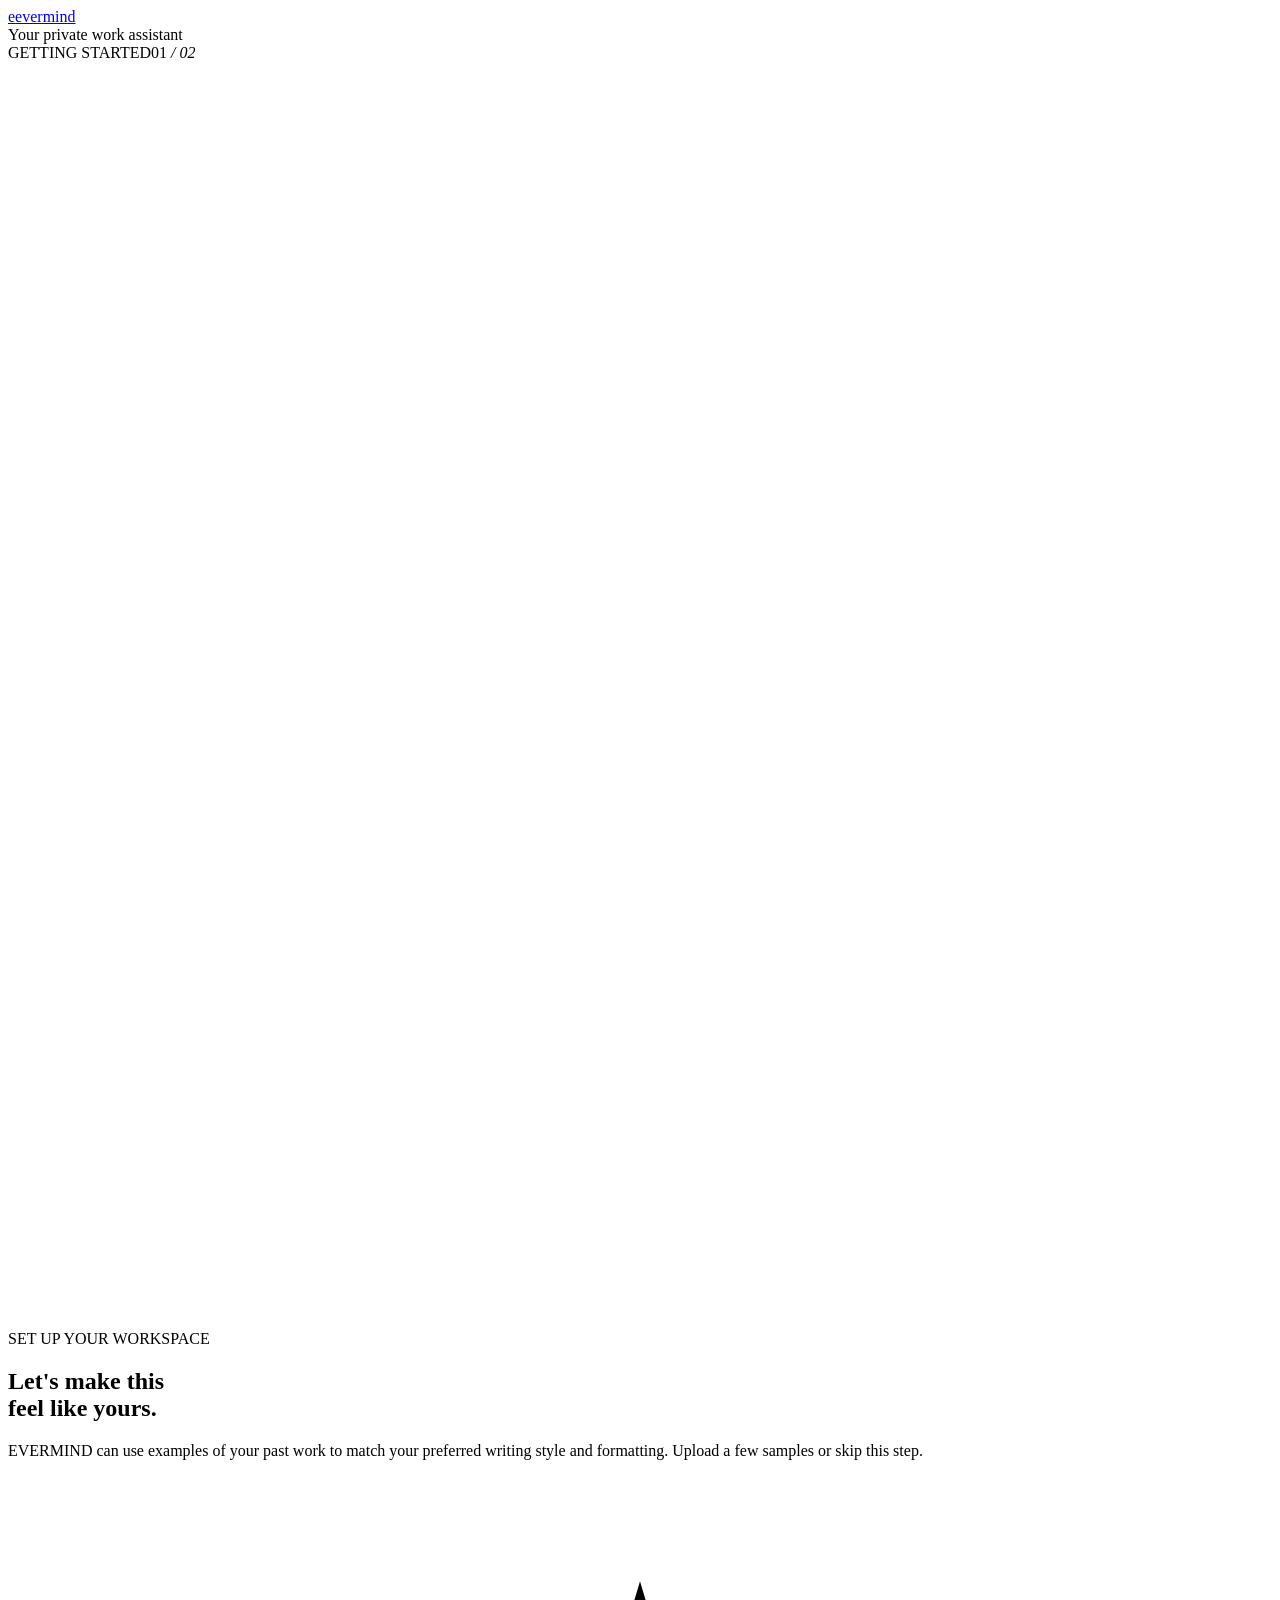
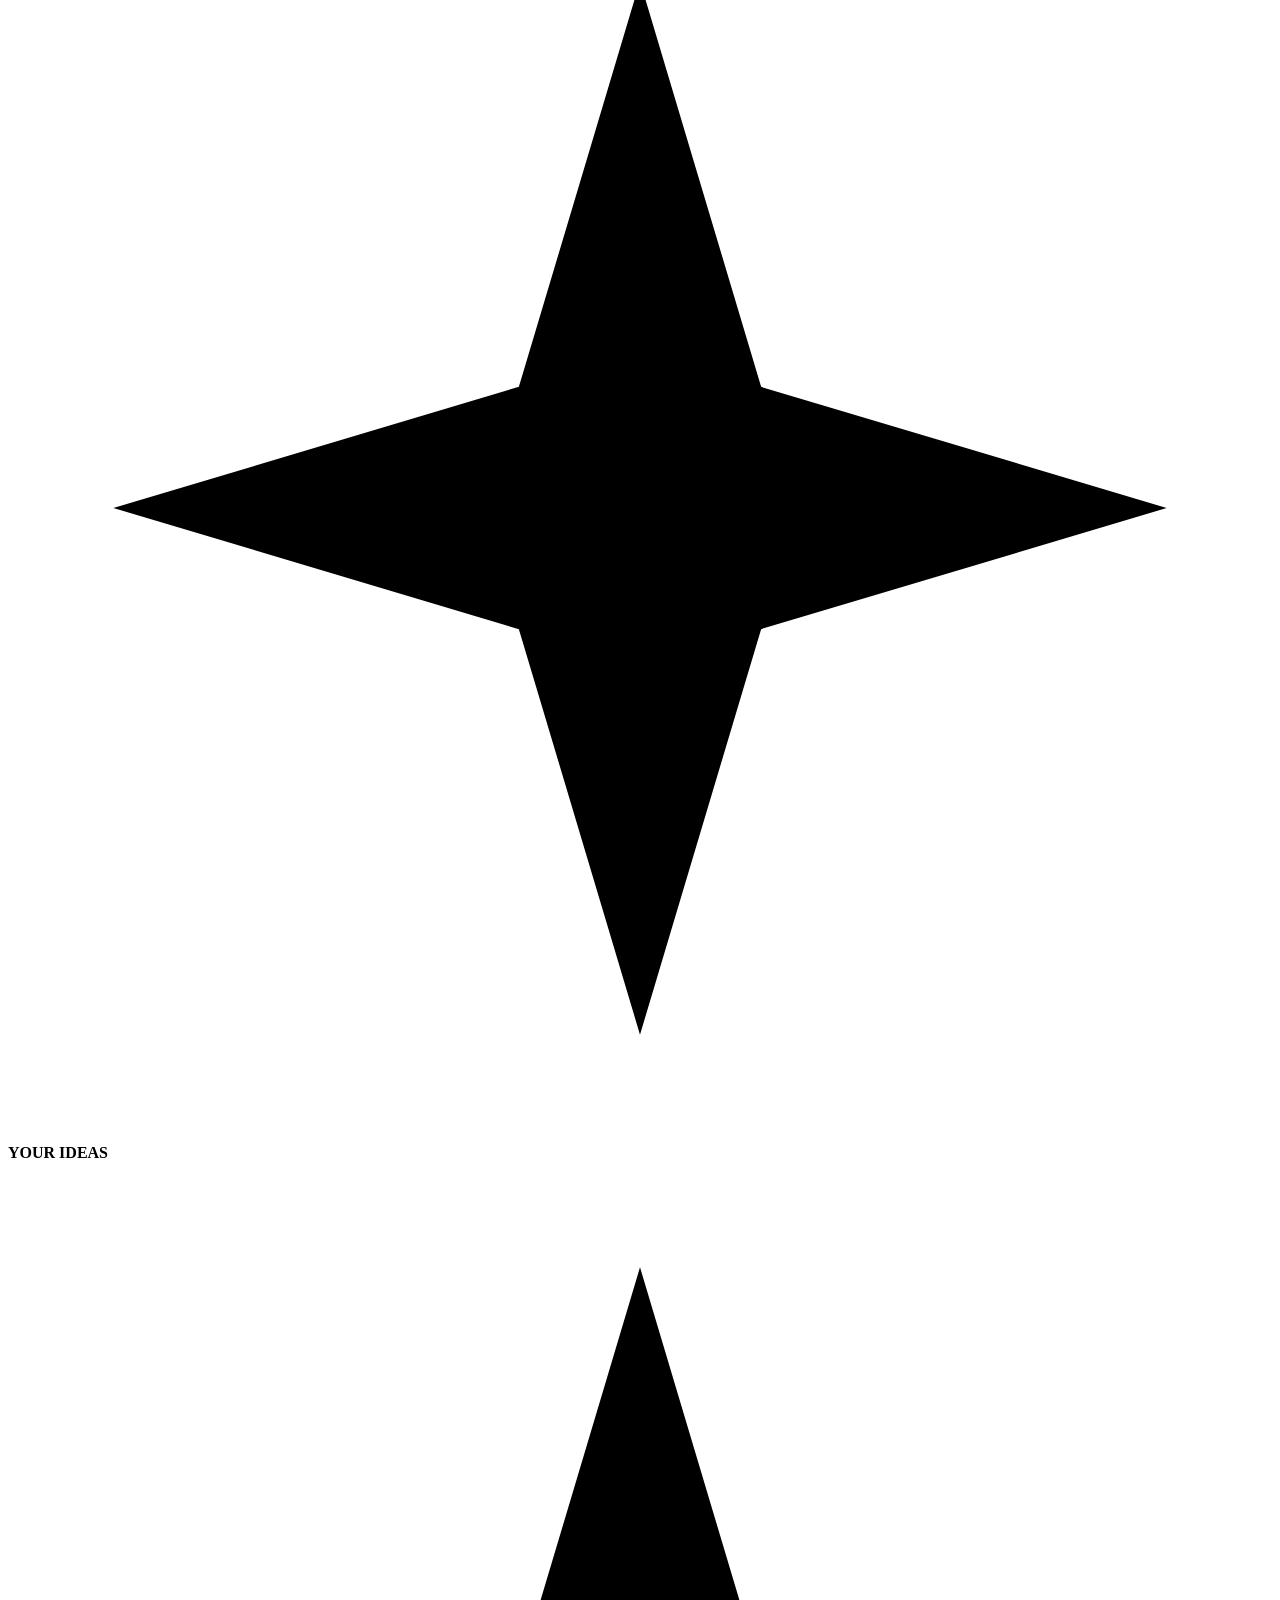
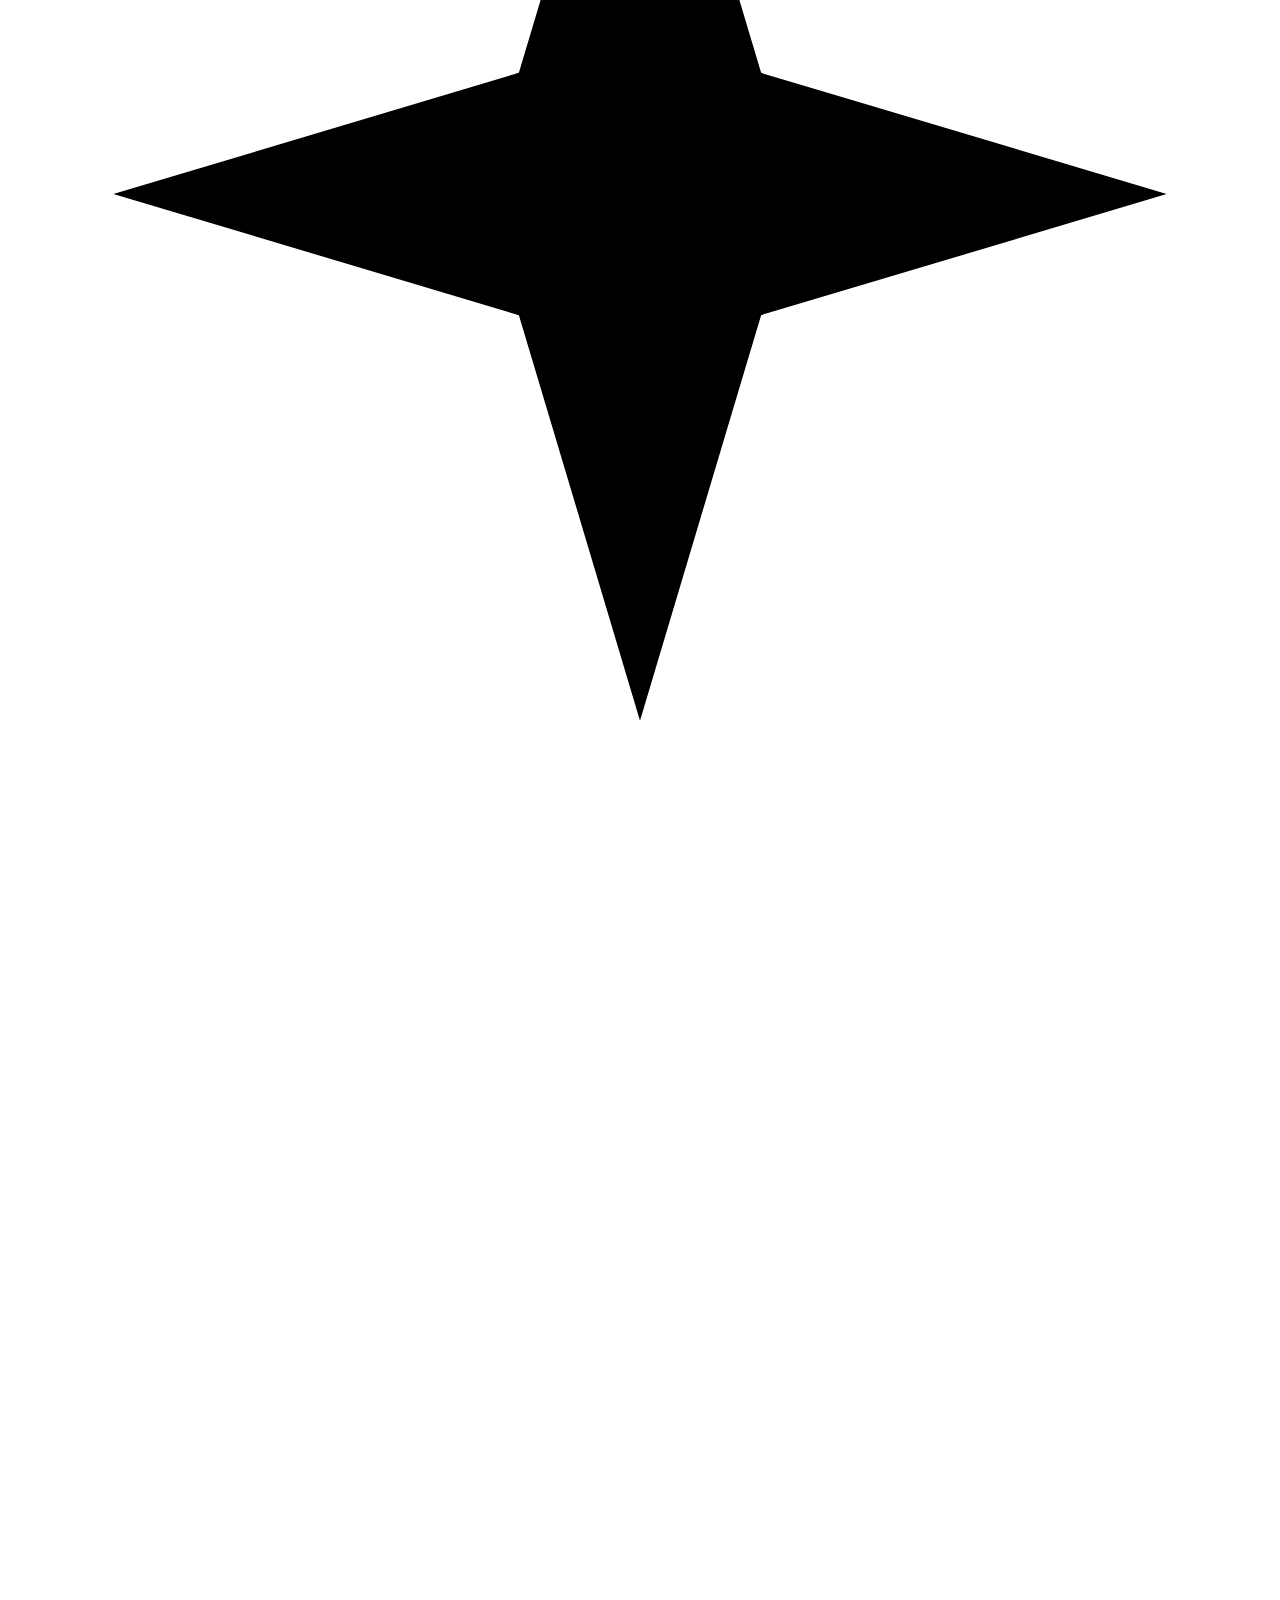
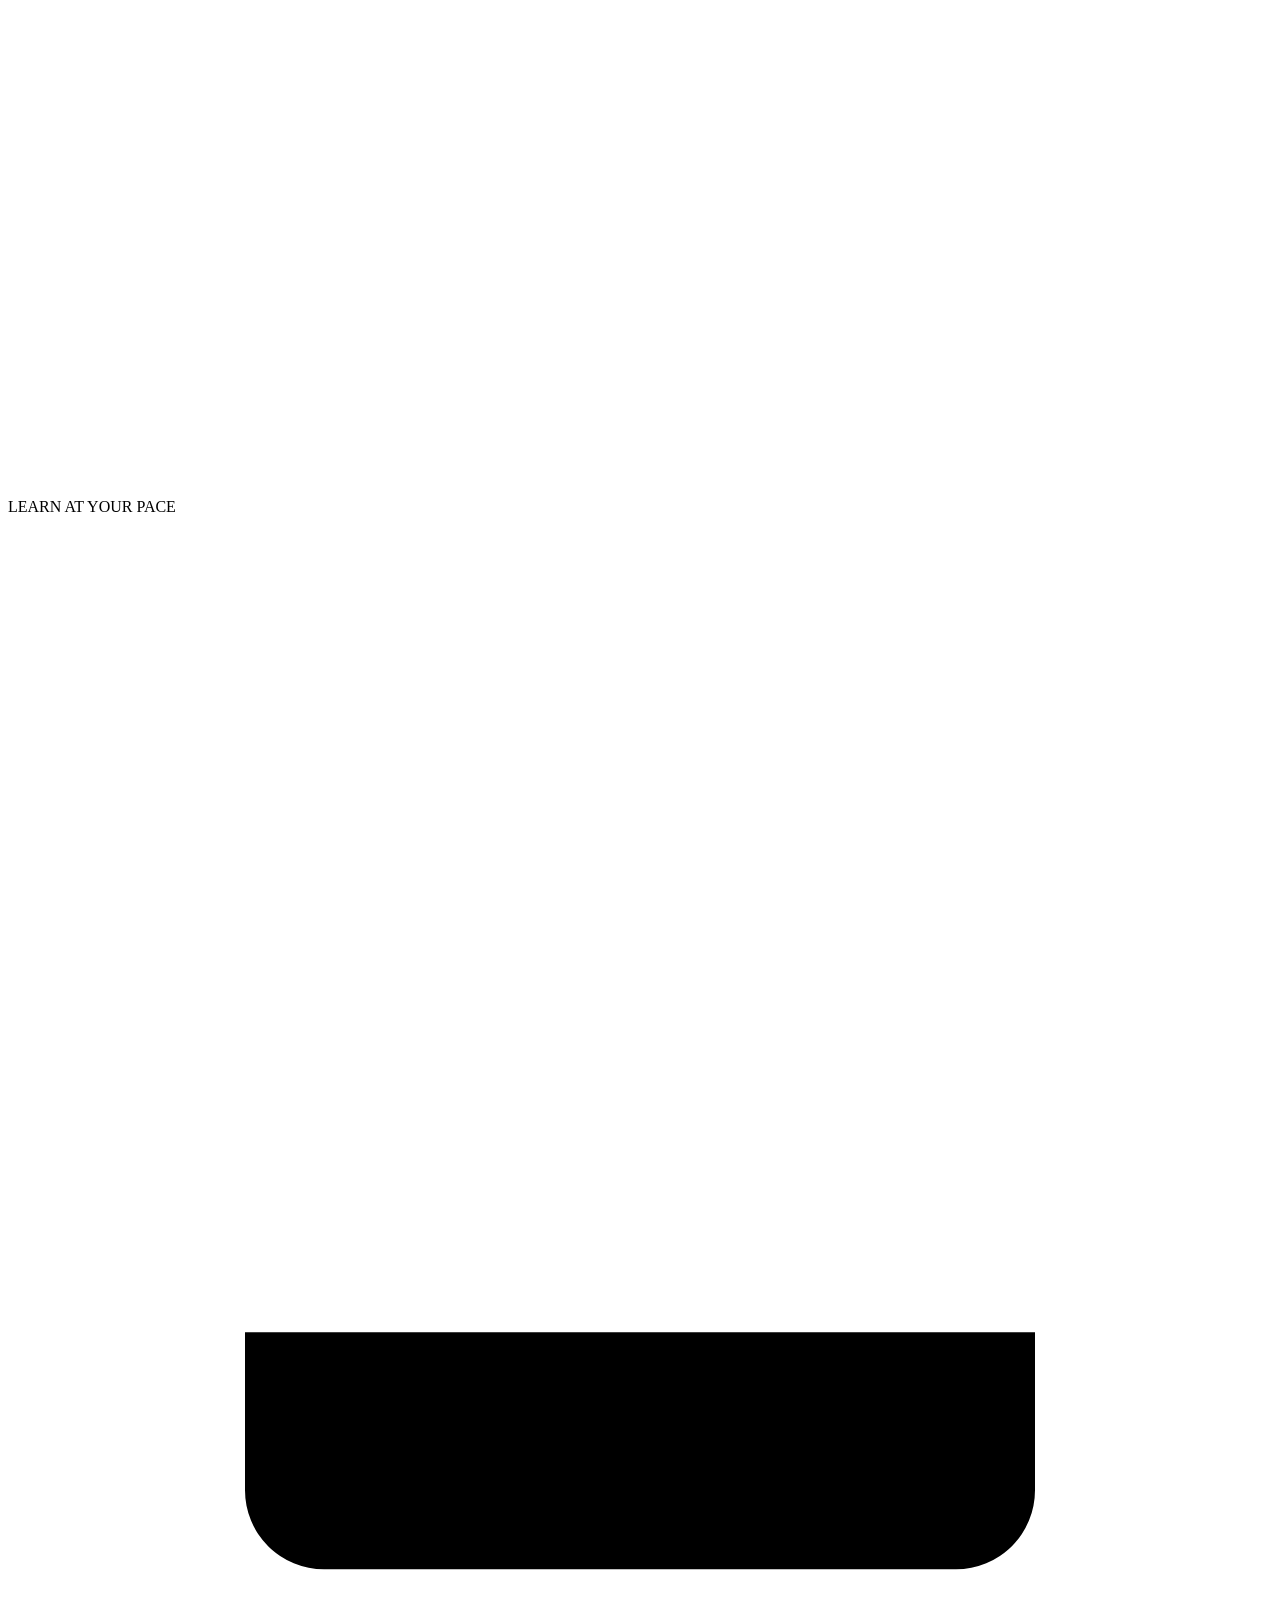
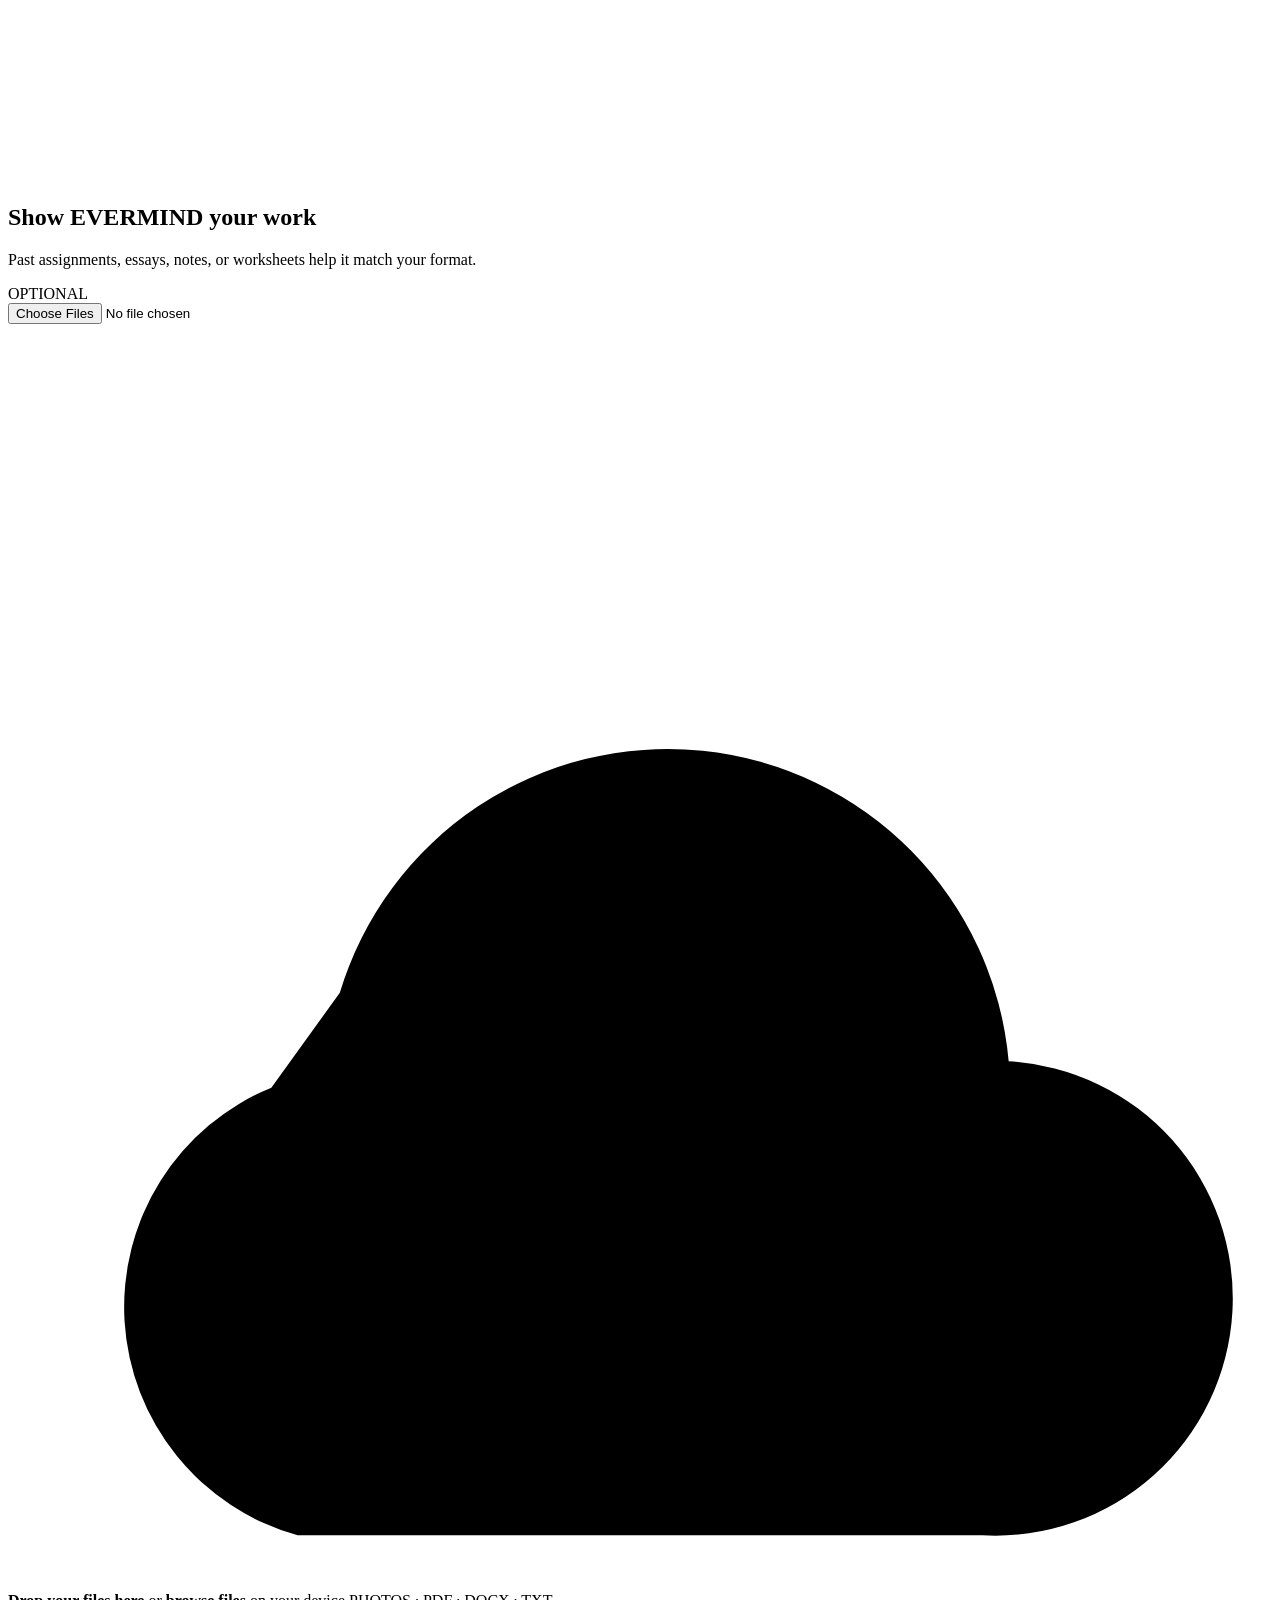
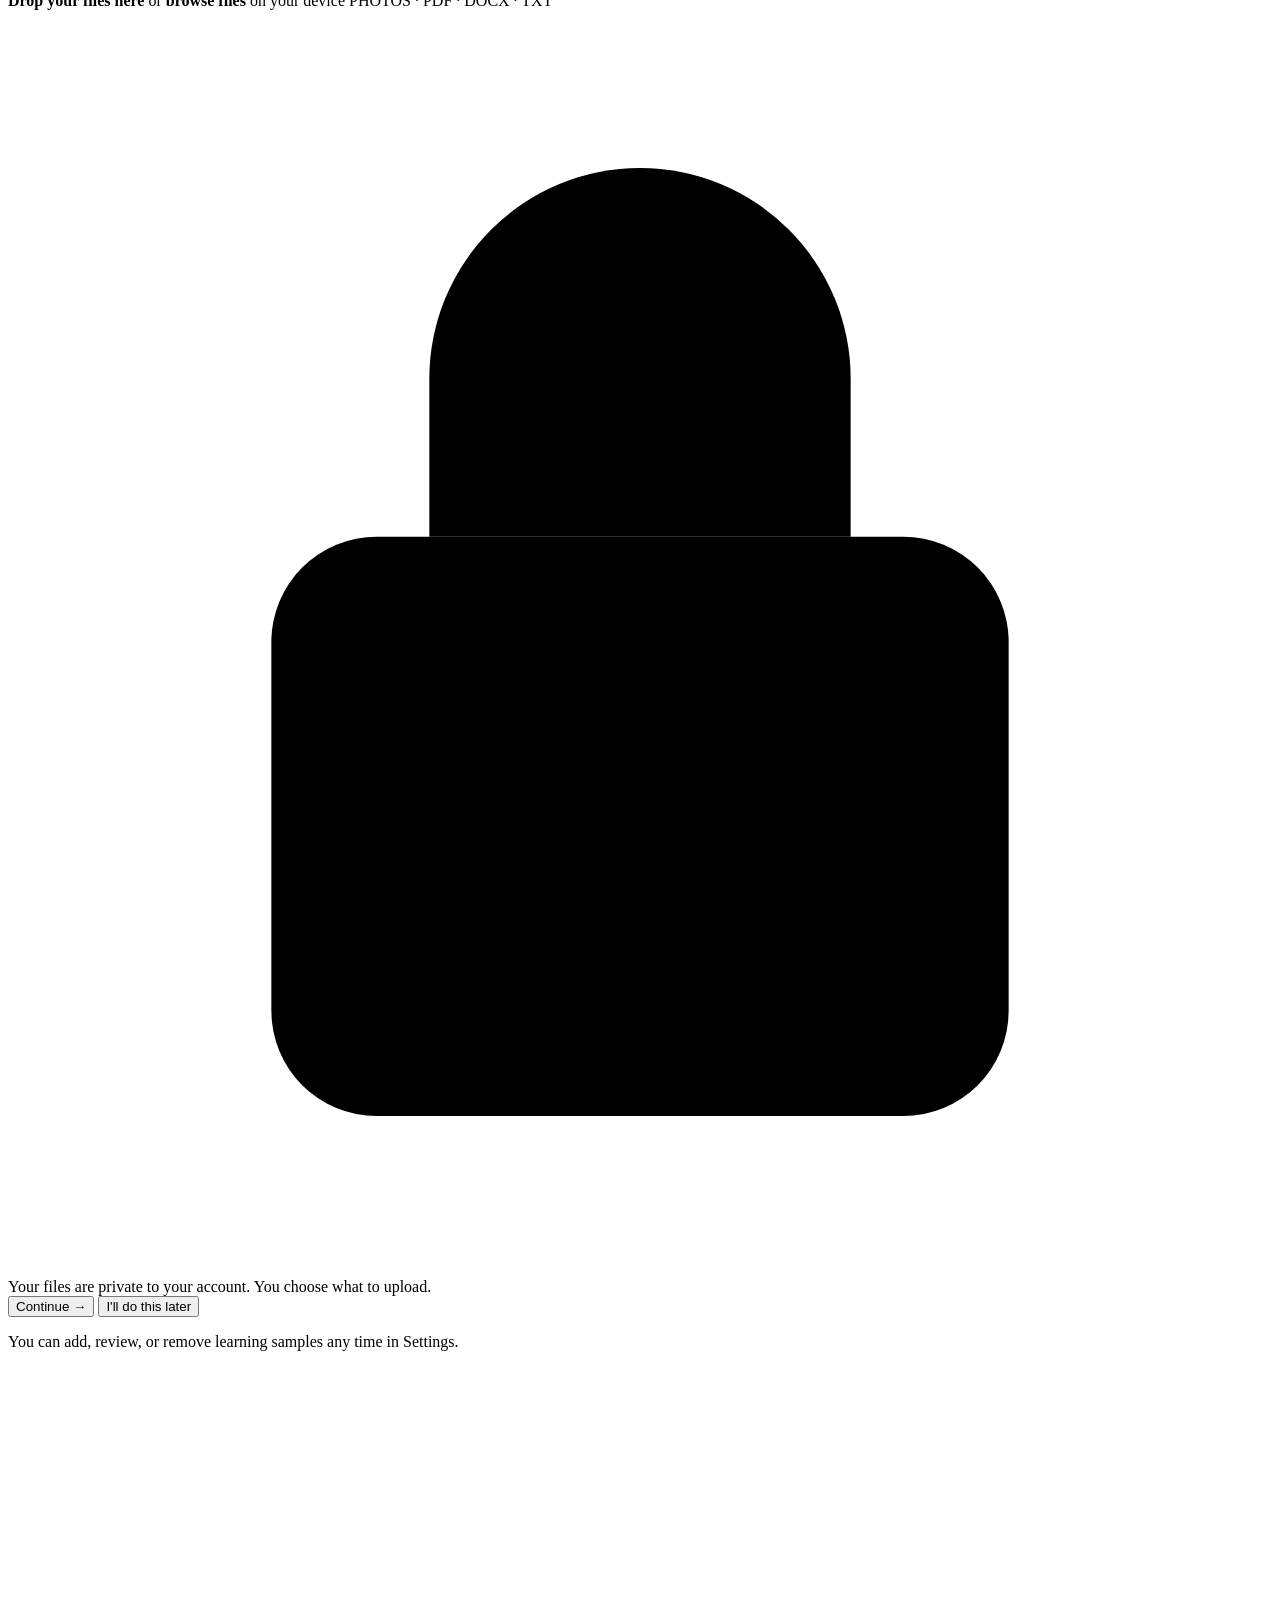
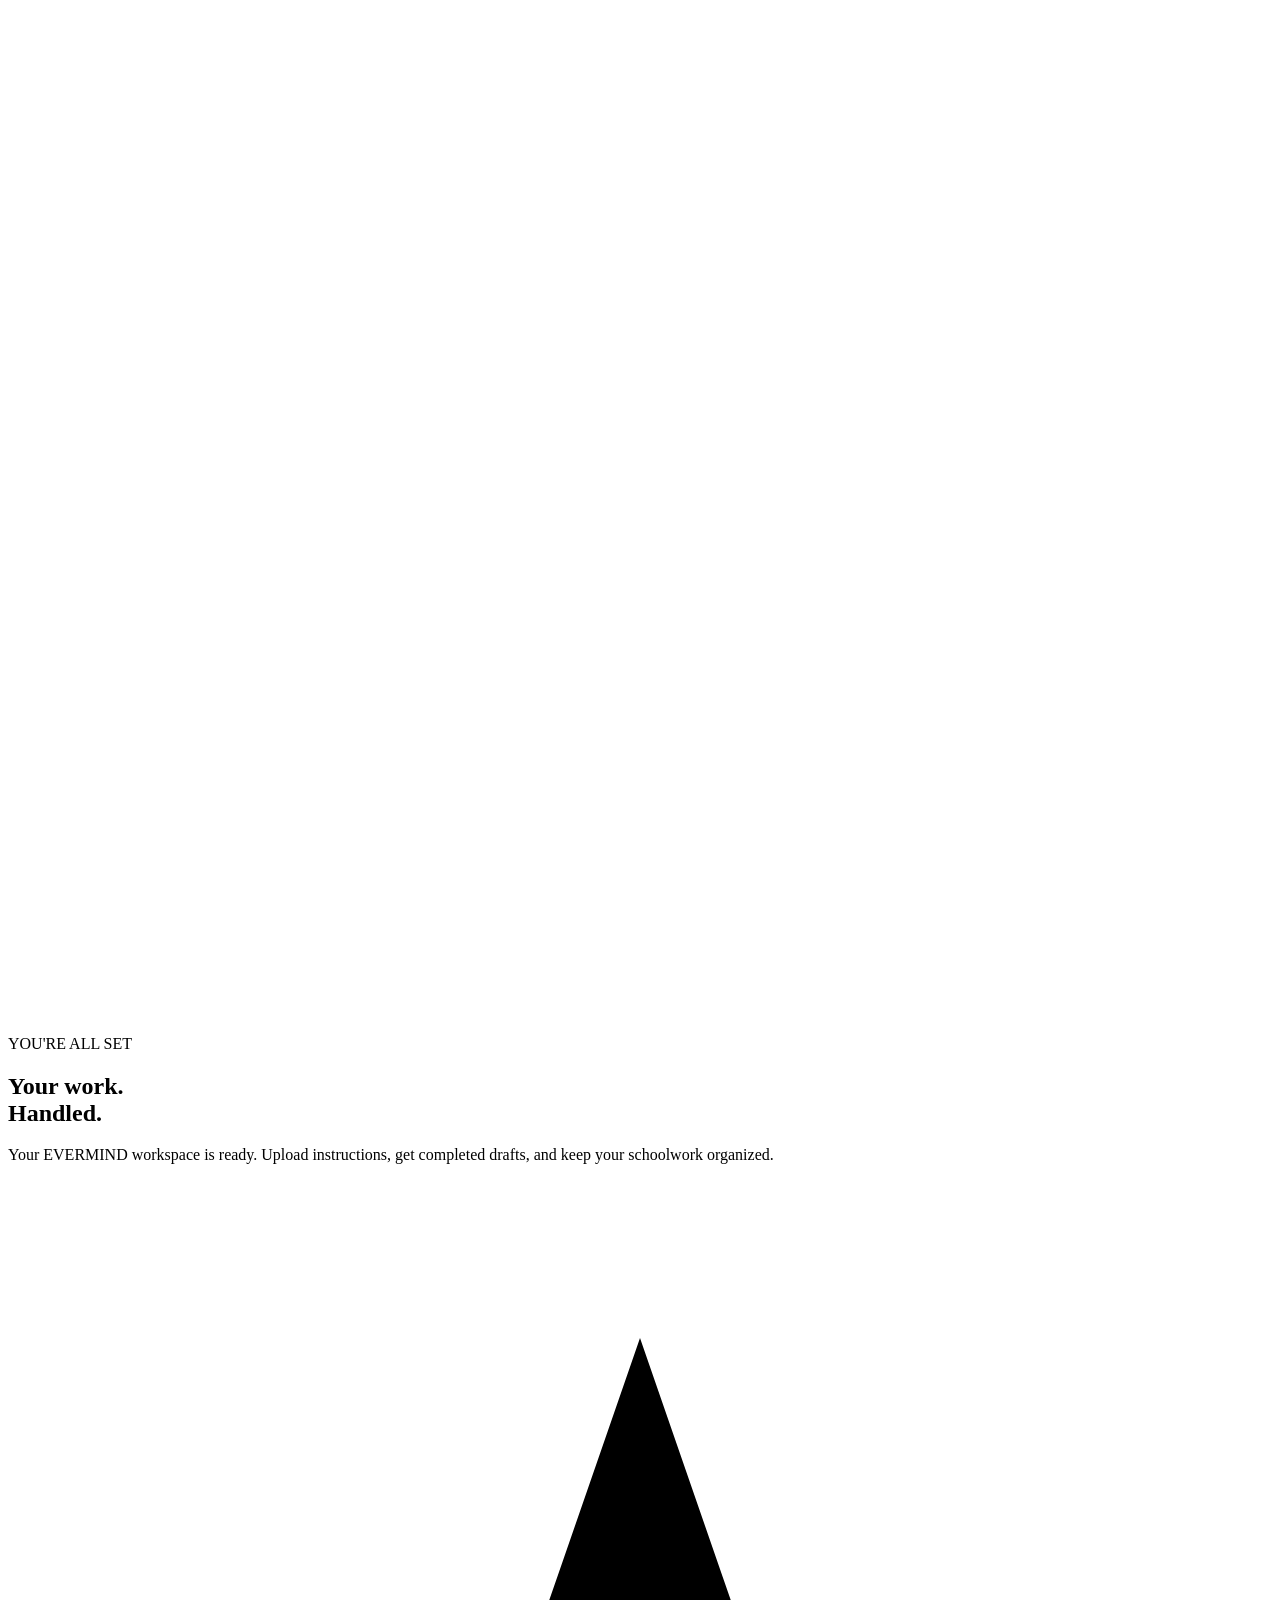
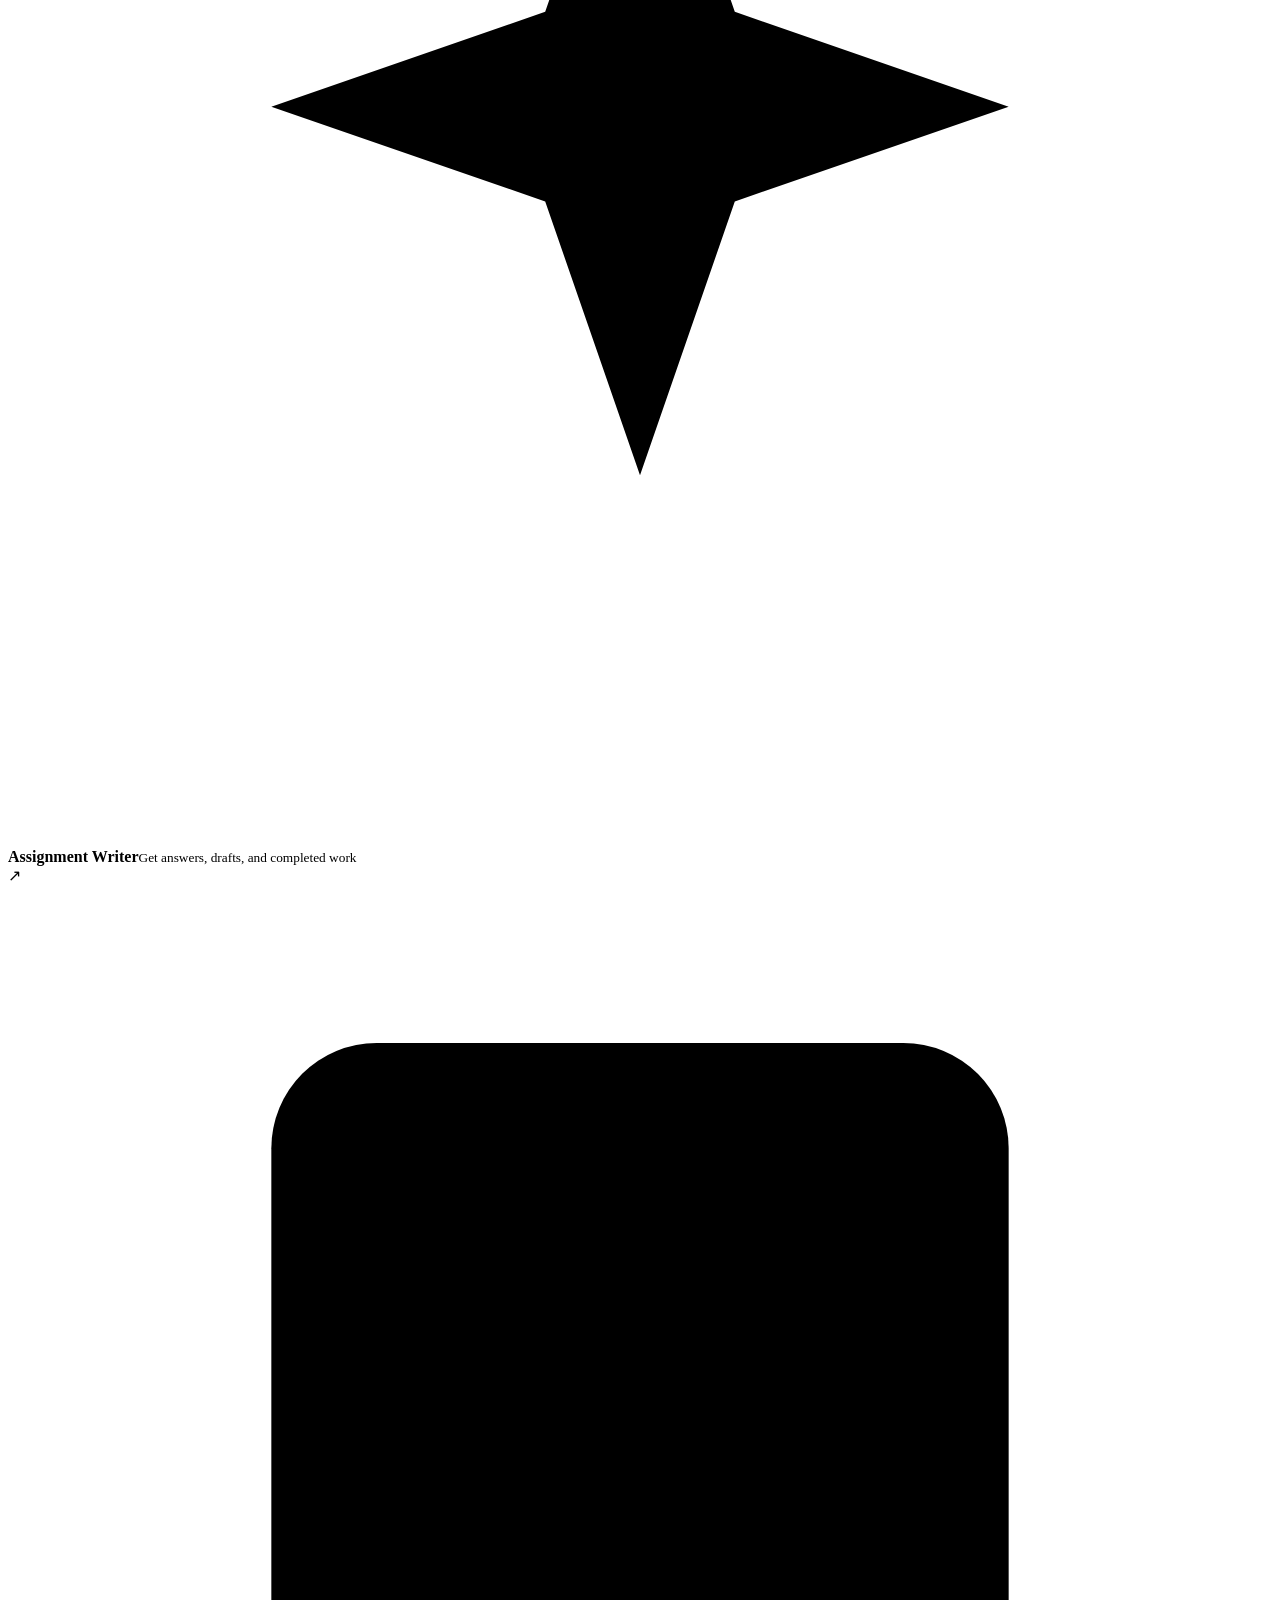
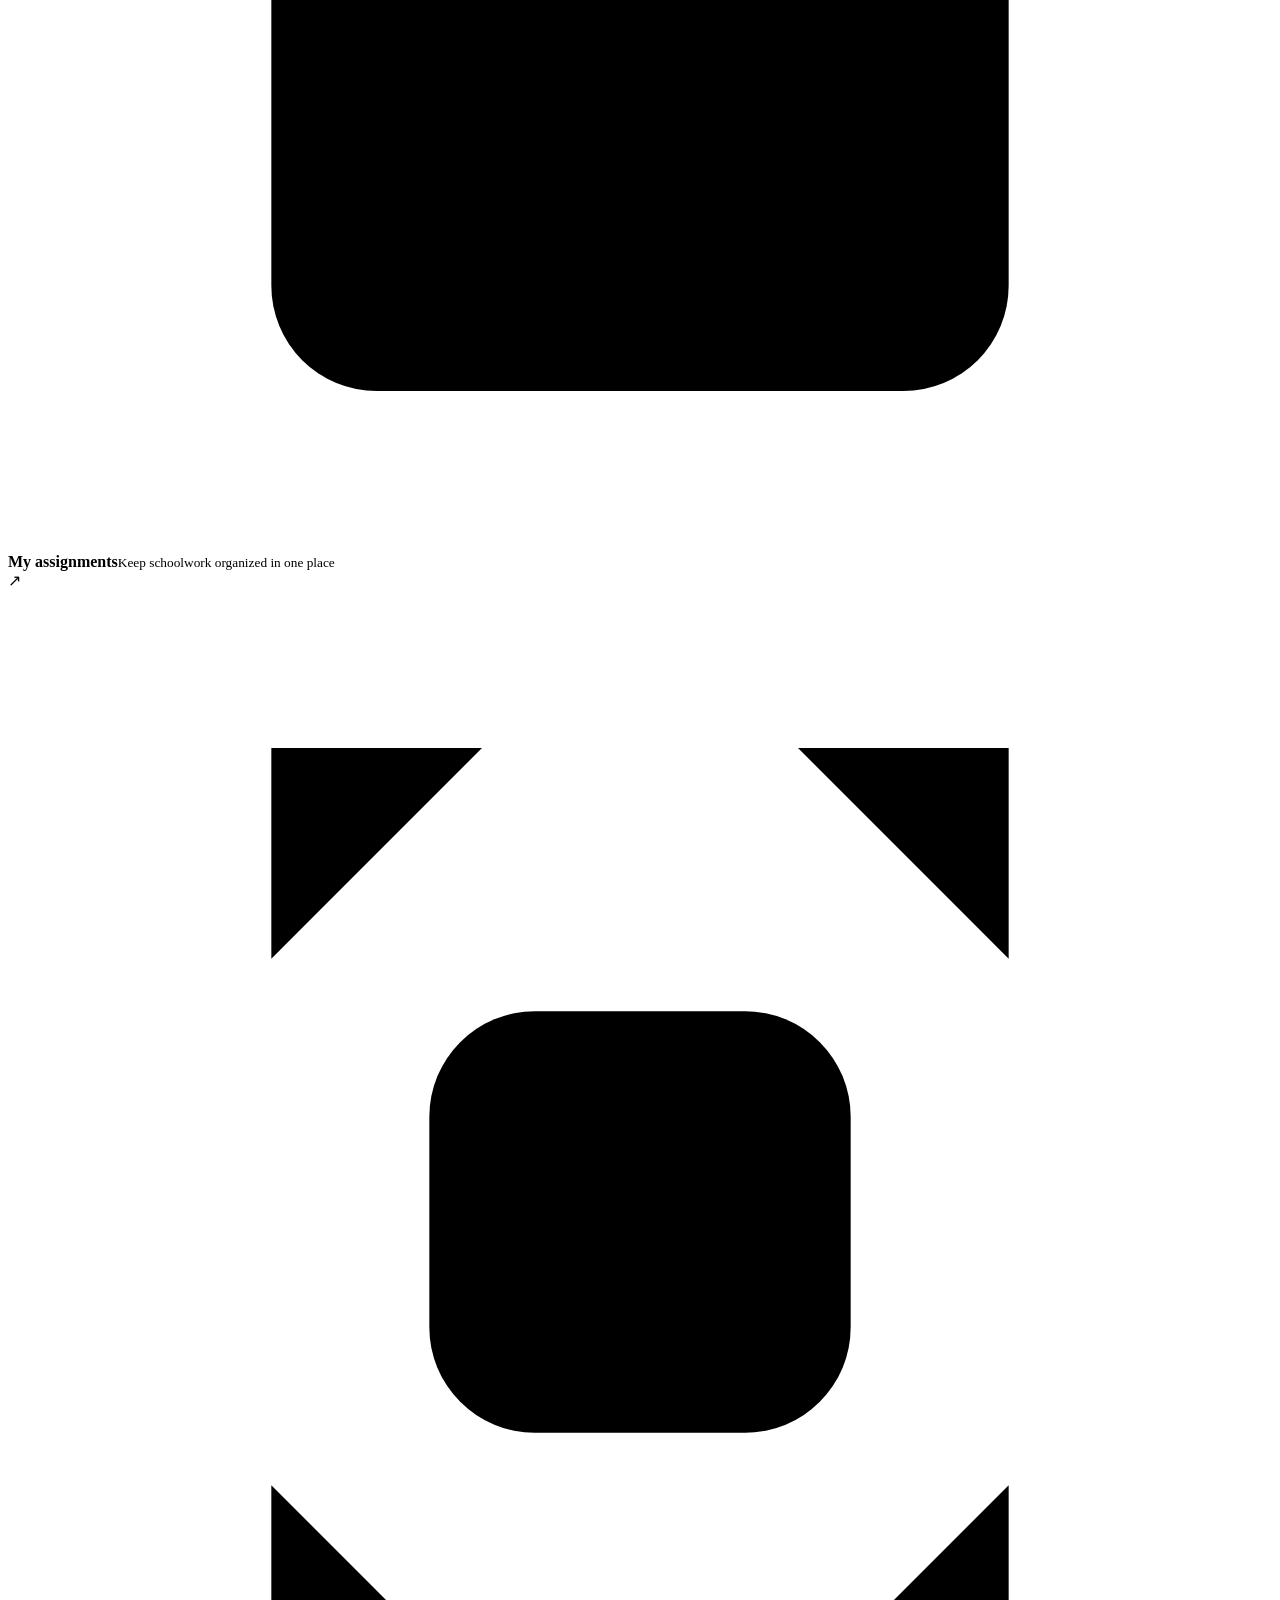
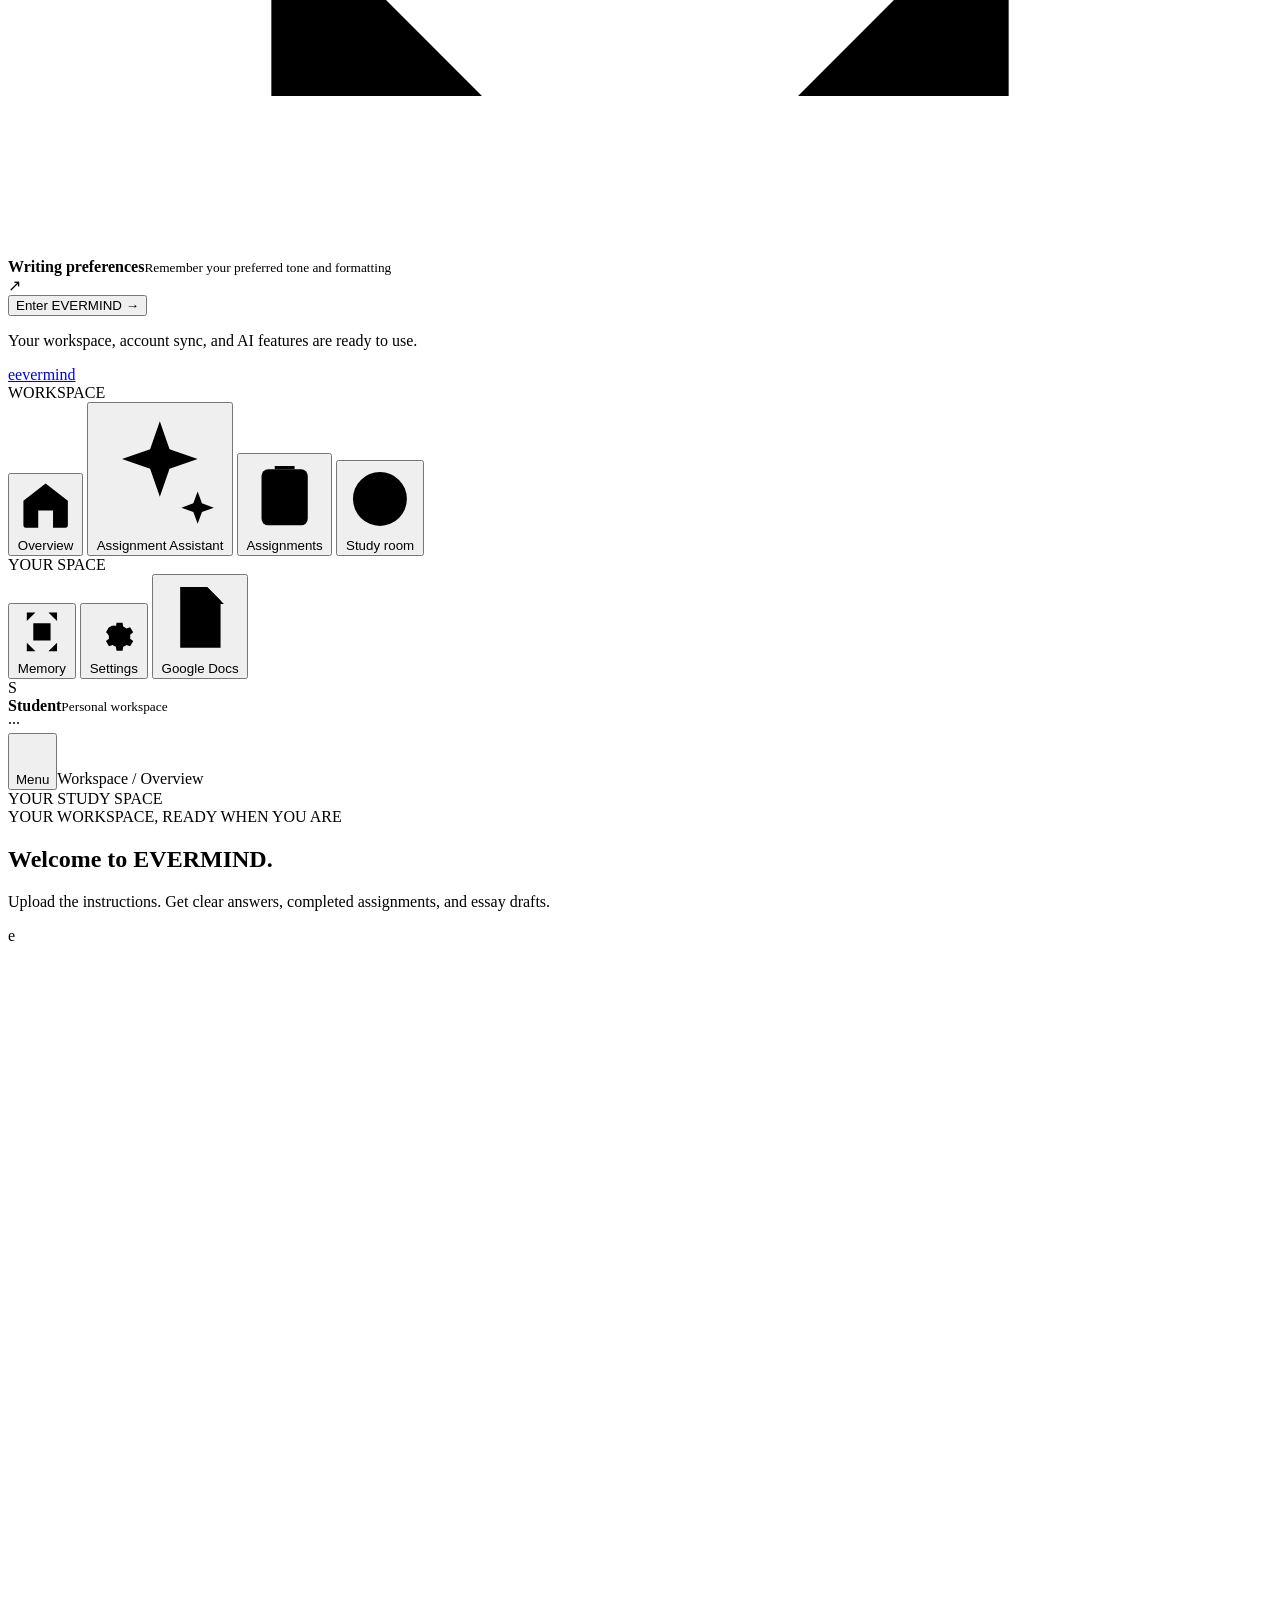
==== evermind/index.html @ a126acbf "Add EVERMIND app files at /evermind/index.html" ====
<!doctype html>
<html lang="en">
<head>
  <meta charset="UTF-8" />
  <meta name="viewport" content="width=device-width, initial-scale=1.0" />
  <meta name="theme-color" content="#0b0d14" />
  <link rel="icon" type="image/svg+xml" href="./favicon.svg" />
  <meta name="description" content="EVERMIND — AI that completes assignments, answers questions, and drafts essays." />
  <title>EVERMIND — Assignment assistant</title>
  <link rel="preconnect" href="https://fonts.googleapis.com">
  <link rel="preconnect" href="https://fonts.gstatic.com" crossorigin>
  <link href="https://fonts.googleapis.com/css2?family=DM+Sans:wght@400;500;600;700&family=Manrope:wght@400;500;600;700;800&display=swap" rel="stylesheet">
  <link rel="stylesheet" href="./styles.css" />
  <script src="./app.js" defer></script>
</head>
<body>
  <div class="ambient ambient-one"></div>
  <div class="ambient ambient-two"></div>
  <header class="topbar">
    <a class="brand" href="#" aria-label="Evermind home"><span class="brand-mark">e</span><span>evermind</span></a>
    <div class="topbar-right"><span class="secure-dot"></span><span>Your private work assistant</span></div>
  </header>

  <main>
    <section class="onboarding" id="onboarding">
      <div class="step-meta"><span>GETTING STARTED</span><span id="step-count">01 <i>/ 02</i></span></div>
      <div class="progress-track"><div class="progress-fill" id="progress-fill"></div></div>

      <div class="intro">
        <div class="eyebrow"><span class="sparkle"><svg viewBox="0 0 24 24" aria-hidden="true"><path d="M12 2v20M2 12h20M4.9 4.9l14.2 14.2M19.1 4.9 4.9 19.1"/></svg></span> SET UP YOUR WORKSPACE</div>
        <h1>Let's make this<br><span>feel like yours.</span></h1>
        <p class="intro-copy">EVERMIND can use examples of your past work to match your preferred writing style and formatting. Upload a few samples or skip this step.</p>
        <div class="welcome-art" aria-hidden="true">
          <div class="art-glow"></div>
          <div class="art-orbit orbit-a"></div><div class="art-orbit orbit-b"></div>
          <div class="art-paper paper-back"><span></span><span></span><span></span></div>
          <div class="art-paper paper-front"><i><svg viewBox="0 0 24 24" aria-hidden="true"><path d="m12 2 2.3 7.7L22 12l-7.7 2.3L12 22l-2.3-7.7L2 12l7.7-2.3z"/></svg></i><b>YOUR IDEAS</b><span></span><span></span><span class="short-line"></span></div>
          <div class="art-spark spark-a"><svg viewBox="0 0 24 24" aria-hidden="true"><path d="m12 2 2.3 7.7L22 12l-7.7 2.3L12 22l-2.3-7.7L2 12l7.7-2.3z"/></svg></div><div class="art-spark spark-b"><svg viewBox="0 0 24 24" aria-hidden="true"><path d="M12 2v20M2 12h20M4.9 4.9l14.2 14.2M19.1 4.9 4.9 19.1"/></svg></div>
          <div class="art-pill">LEARN AT YOUR PACE</div>
        </div>
      </div>

      <div class="upload-card" id="upload-card">
        <div class="upload-heading">
          <div class="upload-icon"><svg viewBox="0 0 24 24" aria-hidden="true"><path d="M12 16V4m0 0L7.5 8.5M12 4l4.5 4.5M4.5 15.5v3A1.5 1.5 0 0 0 6 20h12a1.5 1.5 0 0 0 1.5-1.5v-3"/></svg></div>
          <div><h2>Show EVERMIND your work</h2><p>Past assignments, essays, notes, or worksheets help it match your format.</p></div>
          <span class="optional-tag">OPTIONAL</span>
        </div>
        <label class="dropzone" id="dropzone" for="file-input">
          <input id="file-input" type="file" accept="image/*,.pdf,.doc,.docx,.txt" multiple />
          <span class="upload-cloud"><svg viewBox="0 0 24 24" aria-hidden="true"><path d="M12 15V3m0 0L8 7m4-4 4 4M5 14.5A4.5 4.5 0 0 0 5.5 23h13a4.5 4.5 0 0 0 .5-9 6.5 6.5 0 0 0-12.7-1.3"/></svg></span>
          <strong>Drop your files here</strong>
          <span class="drop-sub">or <b>browse files</b> on your device</span>
          <span class="file-types">PHOTOS · PDF · DOCX · TXT</span>
        </label>
        <div class="file-list" id="file-list" aria-live="polite"></div>
        <div class="privacy-note"><span class="lock-icon"><svg viewBox="0 0 24 24" aria-hidden="true"><rect x="5" y="10" width="14" height="11" rx="2"/><path d="M8 10V7a4 4 0 0 1 8 0v3"/></svg></span><span>Your files are private to your account. You choose what to upload.</span></div>
      </div>

      <div class="actions">
        <button class="button button-primary" id="continue-btn" type="button">Continue <span>→</span></button>
        <button class="button button-quiet" id="skip-btn" type="button">I'll do this later</button>
      </div>
      <p class="footnote">You can add, review, or remove learning samples any time in Settings.</p>
    </section>

    <section class="next-screen hidden" id="next-screen">
      <div class="success-orb"><svg viewBox="0 0 24 24" aria-hidden="true"><path d="M12 2v20M2 12h20M4.9 4.9l14.2 14.2M19.1 4.9 4.9 19.1"/></svg></div>
      <div class="eyebrow">YOU'RE ALL SET</div>
      <h1>Your work.<br><span>Handled.</span></h1>
      <p id="next-copy">Your EVERMIND workspace is ready. Upload instructions, get completed drafts, and keep your schoolwork organized.</p>
      <div class="next-preview">
        <div class="preview-line"><span class="preview-icon"><svg viewBox="0 0 24 24" aria-hidden="true"><path d="m12 3 1.8 5.2L19 10l-5.2 1.8L12 17l-1.8-5.2L5 10l5.2-1.8z"/></svg></span><div><b>Assignment Writer</b><small>Get answers, drafts, and completed work</small></div><span class="preview-arrow">↗</span></div>
        <div class="preview-line"><span class="preview-icon"><svg viewBox="0 0 24 24" aria-hidden="true"><rect x="5" y="3" width="14" height="18" rx="2"/><path d="M9 8h6M9 12h6M9 16h4"/></svg></span><div><b>My assignments</b><small>Keep schoolwork organized in one place</small></div><span class="preview-arrow">↗</span></div>
        <div class="preview-line"><span class="preview-icon"><svg viewBox="0 0 24 24" aria-hidden="true"><path d="M9 3H5v4M15 3h4v4M9 21H5v-4M15 21h4v-4"/><rect x="8" y="8" width="8" height="8" rx="2"/></svg></span><div><b>Writing preferences</b><small>Remember your preferred tone and formatting</small></div><span class="preview-arrow">↗</span></div>
      </div>
      <button class="button button-primary finish-button" id="finish-btn" type="button">Enter EVERMIND <span>→</span></button>
      <p class="footnote">Your workspace, account sync, and AI features are ready to use.</p>
    </section>

    <section class="workspace hidden" id="workspace">
      <aside class="sidebar">
        <a class="brand sidebar-brand" href="#"><span class="brand-mark">e</span><span>evermind</span></a>
        <div class="side-label">WORKSPACE</div>
        <button class="nav-item active" data-section="overview"><span class="nav-icon"><svg viewBox="0 0 24 24" aria-hidden="true"><path d="m3 10 9-7 9 7v10a1 1 0 0 1-1 1h-5v-7H9v7H4a1 1 0 0 1-1-1z"/></svg></span> Overview</button>
        <button class="nav-item" data-section="tutor"><span class="nav-icon"><svg viewBox="0 0 24 24" aria-hidden="true"><path d="m12 3 1.8 5.2L19 10l-5.2 1.8L12 17l-1.8-5.2L5 10l5.2-1.8z"/><path d="m19 16 .8 2.2L22 19l-2.2.8L19 22l-.8-2.2L16 19l2.2-.8z"/></svg></span> Assignment Assistant</button>
        <button class="nav-item" data-section="assignments"><span class="nav-icon"><svg viewBox="0 0 24 24" aria-hidden="true"><rect x="5" y="4" width="14" height="17" rx="2"/><path d="M9 4V3h6v1M8 10h8M8 14h8M8 18h5"/></svg></span> Assignments</button>
        <button class="nav-item" data-section="study"><span class="nav-icon"><svg viewBox="0 0 24 24" aria-hidden="true"><circle cx="12" cy="12" r="9"/><path d="M12 7v5l3 2"/></svg></span> Study room</button>
        <div class="side-label side-label-lower">YOUR SPACE</div>
        <button class="nav-item" data-section="memory"><span class="nav-icon"><svg viewBox="0 0 24 24" aria-hidden="true"><path d="M9 3H5v4M15 3h4v4M9 21H5v-4M15 21h4v-4"/><path d="M8 8h8v8H8zM10 10h4v4h-4z"/></svg></span> Memory</button>
        <button class="nav-item" data-section="settings"><span class="nav-icon"><svg viewBox="0 0 24 24" aria-hidden="true"><circle cx="12" cy="12" r="3"/><path d="m19.4 15 .1.1 1.4 1.1-1.4 2.4-1.7-.6a8 8 0 0 1-1.5.9l-.3 1.8h-2.8l-.3-1.8a8 8 0 0 1-1.5-.9l-1.7.6-1.4-2.4 1.4-1.1a7 7 0 0 1 0-1.8l-1.4-1.1 1.4-2.4 1.7.6a8 8 0 0 1 1.5-.9l.3-1.8h2.8l.3 1.8a8 8 0 0 1 1.5.9l1.7-.6 1.4 2.4-1.4 1.1a7 7 0 0 1 0 1.8z"/></svg></span> Settings</button>
        <button class="nav-item" data-section="docs"><span class="nav-icon"><svg viewBox="0 0 24 24" aria-hidden="true"><path d="M6 3h8l4 4v14H6z"/><path d="M14 3v5h5M9 12h6M9 16h6"/></svg></span> Google Docs</button>
        <div class="sidebar-bottom"><div class="avatar">S</div><div><b>Student</b><small>Personal workspace</small></div><span class="more">···</span></div>
      </aside>
      <div class="dashboard">
        <div class="dash-top"><button class="sidebar-toggle" id="sidebar-toggle" type="button" aria-label="Open navigation" aria-expanded="false"><svg viewBox="0 0 24 24" aria-hidden="true"><path d="M4 6h16M4 12h16M4 18h16"/></svg><span>Menu</span></button><span class="breadcrumb">Workspace <span>/</span> Overview</span><div class="dash-date">YOUR STUDY SPACE</div></div>
        <div class="welcome-row"><div><div class="eyebrow">YOUR WORKSPACE, READY WHEN YOU ARE</div><h1>Welcome to <span>EVERMIND.</span></h1><p>Upload the instructions. Get clear answers, completed assignments, and essay drafts.</p></div><div class="welcome-symbol">e<span><svg viewBox="0 0 24 24" aria-hidden="true"><path d="M12 2v20M2 12h20M4.9 4.9l14.2 14.2M19.1 4.9 4.9 19.1"/></svg></span></div></div>
        <div class="dashboard-grid">
          <button class="feature-card tutor-card"><span class="feature-symbol"><svg viewBox="0 0 24 24" aria-hidden="true"><path d="m12 3 1.8 5.2L19 10l-5.2 1.8L12 17l-1.8-5.2L5 10l5.2-1.8z"/><path d="m19 16 .8 2.2L22 19l-2.2.8L19 22l-.8-2.2L16 19l2.2-.8z"/></svg></span><span class="card-art tutor-art" aria-hidden="true"><i></i><b></b><em></em></span><span class="card-kicker">YOUR ASSIGNMENT ASSISTANT</span><h2>Upload it.<br>Get it done.</h2><p>Get direct answers, completed responses, and full assignment drafts from your instructions.</p><span class="card-link">Open Assistant <b>↗</b></span></button>
          <button class="feature-card assignment-card"><span class="feature-symbol"><svg viewBox="0 0 24 24" aria-hidden="true"><rect x="5" y="4" width="14" height="17" rx="2"/><path d="M9 4V3h6v1M8 10h8M8 14h8M8 18h5"/></svg></span><span class="card-art task-art" aria-hidden="true"><i></i><i></i><i></i></span><span class="card-kicker">STAY ON TRACK</span><h2>Your work,<br>in one place.</h2><p>Bring assignments and classwork together instead of hunting them down.</p><span class="card-link">View assignments <b>↗</b></span></button>
          <div class="memory-card"><div><span class="card-kicker">BUILT AROUND YOU</span><h2>Your style.<br>Remembered.</h2><p>EVERMIND can remember your preferred tone, structure, and formatting so future drafts feel consistent.</p></div><span class="memory-art" aria-hidden="true"><svg viewBox="0 0 120 120"><circle cx="60" cy="60" r="42"/><path d="M60 12v96M12 60h96M26 26l68 68M94 26 26 94"/><circle cx="60" cy="60" r="15"/></svg></span></div>
        </div>
        <div class="bottom-note"><span class="secure-dot"></span> Your workspace is ready. Assignment writing, file uploads, and private writing preferences are connected.</div>
      </div>
    </section>
  </main>
  <div class="toast" id="toast" role="status"></div>
</body>
</html>
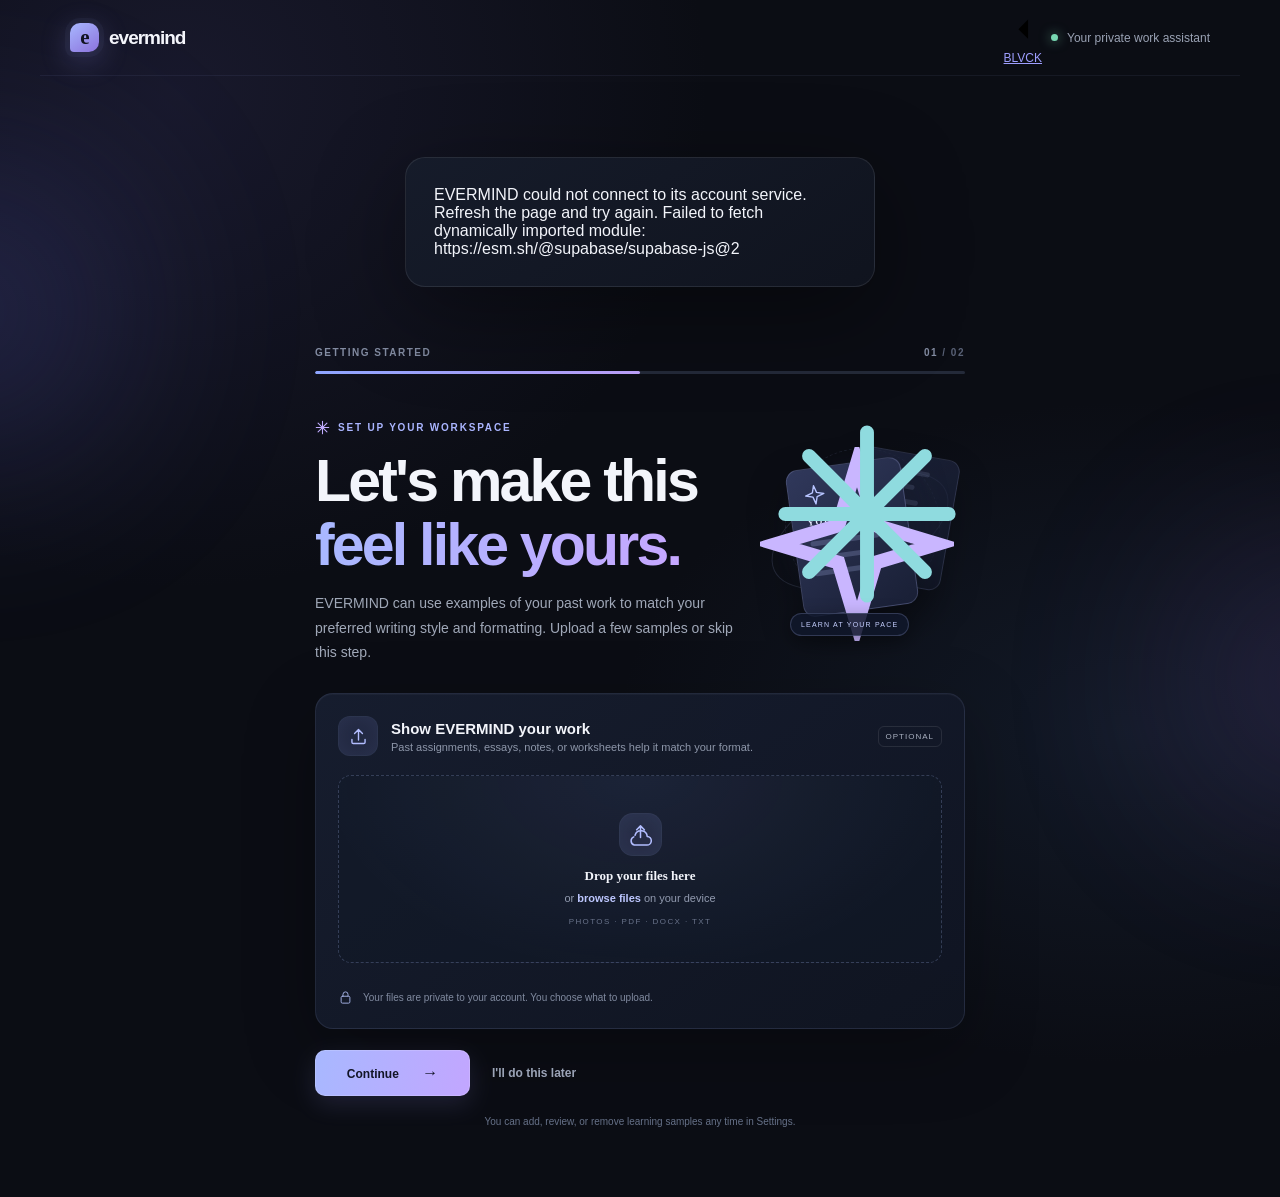
==== commit ee3fc408: "Add return link from EVERMIND to BLVCK" ====
--- a/evermind/index.html
+++ b/evermind/index.html
@@ -18,7 +18,7 @@
   <div class="ambient ambient-two"></div>
   <header class="topbar">
     <a class="brand" href="#" aria-label="Evermind home"><span class="brand-mark">e</span><span>evermind</span></a>
-    <div class="topbar-right"><span class="secure-dot"></span><span>Your private work assistant</span></div>
+    <div class="topbar-right"><a class="back-to-blvck" href="../" aria-label="Back to BLVCK launcher"><svg viewBox="0 0 24 24" aria-hidden="true"><path d="M15 18 9 12l6-6"/><path d="M9 12h12"/></svg><span>BLVCK</span></a><span class="secure-dot"></span><span>Your private work assistant</span></div>
   </header>
 
   <main>
--- a/evermind/styles.css
+++ b/evermind/styles.css
@@ -0,0 +1,134 @@
+:root{color-scheme:dark;--bg:#0b0d14;--panel:#111520;--panel2:#151b28;--line:rgba(255,255,255,.085);--muted:#8992a6;--text:#f3f5fb;--blue:#9aabff;--violet:#b69cff;--green:#8fe0c1}*{box-sizing:border-box}html{min-height:100%;background:var(--bg)}body{margin:0;min-height:100vh;background:radial-gradient(ellipse at 50% -15%,#202442 0,transparent 48%),var(--bg);color:var(--text);font-family:'DM Sans',sans-serif;overflow-x:hidden}.ambient{position:fixed;border-radius:50%;filter:blur(90px);opacity:.15;pointer-events:none;z-index:0}.ambient-one{width:300px;height:300px;background:#6d70e8;top:18%;left:-180px}.ambient-two{width:260px;height:260px;background:#8261c7;right:-170px;bottom:10%}.topbar{height:76px;max-width:1200px;padding:0 30px;margin:auto;display:flex;align-items:center;justify-content:space-between;position:relative;z-index:2;border-bottom:1px solid rgba(255,255,255,.045)}.brand{display:flex;align-items:center;gap:10px;text-decoration:none;color:#f4f5fb;font:800 19px Manrope,sans-serif;letter-spacing:-.8px}.brand-mark{width:29px;height:29px;border-radius:10px;background:linear-gradient(145deg,#a8b7ff,#8b72dc);color:#101321;display:grid;place-items:center;font:800 21px Manrope;box-shadow:0 4px 22px #8c8bea45}.topbar-right{font-size:12px;color:#9aa2b4;display:flex;align-items:center;gap:9px}.secure-dot{width:7px;height:7px;border-radius:50%;background:#78d8b2;box-shadow:0 0 12px #78d8b2aa;display:inline-block}main{position:relative;z-index:1}.onboarding,.next-screen{width:min(100% - 40px,650px);margin:54px auto 70px}.step-meta{display:flex;justify-content:space-between;color:#838ca2;font-size:10px;font-weight:700;letter-spacing:1.5px}.step-meta i{font-style:normal;color:#596176}.progress-track{height:3px;background:#242a39;border-radius:5px;margin-top:13px;overflow:hidden}.progress-fill{height:100%;width:50%;border-radius:5px;background:linear-gradient(90deg,#8ea5ff,#c0a4ff);transition:width .35s}.intro{margin:46px 0 28px}.eyebrow{font-size:10px;letter-spacing:1.8px;color:#aab5ff;font-weight:700;display:flex;align-items:center;gap:8px}.sparkle{font-size:16px;color:#c1adff}h1,h2,p{margin-top:0}.intro h1,.next-screen h1{font:800 clamp(39px,7vw,56px)/1.08 Manrope,sans-serif;letter-spacing:-2.8px;margin:15px 0 14px}.intro h1 span,.next-screen h1 span,.welcome-row h1 span{background:linear-gradient(95deg,#a8b8ff,#c6a7ff);-webkit-background-clip:text;background-clip:text;color:transparent}.intro-copy,.next-screen>p{max-width:550px;color:#a0a8b8;font-size:14px;line-height:1.75;margin-bottom:0}.upload-card{border:1px solid var(--line);background:linear-gradient(145deg,rgba(22,28,43,.96),rgba(16,20,31,.96));border-radius:18px;padding:22px;box-shadow:0 20px 70px #0003}.upload-heading{display:flex;align-items:center;gap:13px;margin-bottom:19px}.upload-icon{width:40px;height:40px;border-radius:12px;background:#9aaaff17;display:grid;place-items:center;flex-shrink:0}.upload-icon svg,.upload-cloud svg{width:21px;stroke:#b2bdff;fill:none;stroke-width:1.6;stroke-linecap:round;stroke-linejoin:round}.upload-heading h2{font:700 15px Manrope,sans-serif;margin:0 0 4px}.upload-heading p{font-size:11px;color:#8e97aa;margin:0}.optional-tag{margin-left:auto;border:1px solid #ffffff18;border-radius:6px;padding:5px 7px;font-size:8px;letter-spacing:1px;color:#aab1c1}.dropzone{min-height:188px;border:1px dashed #59617c;border-radius:13px;background:linear-gradient(135deg,#a0adff09,#bda4ff08);display:flex;flex-direction:column;align-items:center;justify-content:center;cursor:pointer;transition:.2s;gap:8px;text-align:center;padding:20px}.dropzone:hover,.dropzone.dragover{border-color:#aab5ff;background:#a0adff12}.dropzone input{display:none}.upload-cloud{width:43px;height:43px;border-radius:14px;background:#a4b2ff17;display:grid;place-items:center;margin-bottom:4px}.upload-cloud svg{width:23px}.dropzone strong{font:700 13px Manrope}.drop-sub{font-size:11px;color:#929bb0}.drop-sub b{color:#bdc7ff;font-weight:600}.file-types{font-size:8px;letter-spacing:1.4px;color:#69738a;margin-top:5px}.privacy-note{display:flex;align-items:flex-start;gap:9px;color:#818ba0;font-size:10px;line-height:1.6;margin-top:15px}.lock-icon{font-size:16px;color:#9ca9da}.file-list{display:grid;gap:7px;margin-top:12px}.file-row{display:flex;align-items:center;gap:10px;padding:9px 11px;border-radius:9px;background:#ffffff08;border:1px solid #ffffff0c;font-size:11px}.file-badge{width:27px;height:27px;border-radius:7px;background:#9aabff18;display:grid;place-items:center;color:#c0caff;font-size:9px;font-weight:700}.file-name{flex:1;overflow:hidden;text-overflow:ellipsis;white-space:nowrap;color:#d9deeb}.file-size{color:#7f899e;font-size:10px}.remove-file{border:0;background:none;color:#8f98aa;font-size:17px;cursor:pointer;padding:2px 5px}.actions{display:flex;align-items:center;gap:20px;margin-top:21px}.button{border:0;cursor:pointer;font:700 12px Manrope,sans-serif;transition:transform .18s,filter .18s}.button:hover{transform:translateY(-1px);filter:brightness(1.08)}.button-primary{background:linear-gradient(100deg,#a8b8ff,#c2a6ff);color:#111426;padding:14px 20px;border-radius:10px;min-width:155px;box-shadow:0 8px 25px #9b9cff24}.button-primary span{margin-left:20px;font-size:16px}.button-quiet{background:none;color:#9ba4b7;padding:12px 2px}.footnote{text-align:center;color:#657087;font-size:10px;margin:20px 0 0}.hidden{display:none!important}.next-screen{text-align:center;margin-top:95px}.success-orb{width:60px;height:60px;border-radius:20px;margin:0 auto 24px;display:grid;place-items:center;background:linear-gradient(145deg,#a9baff,#bda6ff);color:#15172a;font-size:28px;box-shadow:0 12px 40px #9a9cff38}.next-screen .eyebrow{justify-content:center}.next-screen h1{margin-bottom:15px}.next-screen>p{margin:0 auto 26px}.next-preview{border:1px solid var(--line);border-radius:15px;background:#111622;text-align:left;padding:5px 18px;margin:25px 0}.preview-line{display:flex;align-items:center;gap:13px;padding:15px 0;border-bottom:1px solid #ffffff0b}.preview-line:last-child{border:0}.preview-icon{width:34px;height:34px;border-radius:10px;background:#9eafff18;display:grid;place-items:center;color:#b9c5ff;font-size:17px}.preview-line div{display:grid;gap:4px;flex:1}.preview-line b{font:700 12px Manrope}.preview-line small{color:#818ba0;font-size:10px}.preview-arrow{color:#8995b8}.finish-button{width:100%}.next-screen .footnote{line-height:1.7}.workspace{min-height:calc(100vh - 76px);display:grid;grid-template-columns:220px 1fr;max-width:1300px;margin:auto}.sidebar{border-right:1px solid var(--line);padding:27px 17px;display:flex;flex-direction:column;min-height:calc(100vh - 76px);background:#0d1019}.sidebar-brand{margin:0 0 46px 8px}.side-label{font-size:9px;letter-spacing:1.5px;color:#626d84;font-weight:700;margin:0 0 12px 10px}.nav-item{border:0;background:transparent;color:#929caf;text-align:left;padding:11px 12px;border-radius:9px;font:500 12px 'DM Sans';margin-bottom:4px;cursor:pointer}.nav-item span{display:inline-block;width:25px;color:#a9b5e7;font-size:15px}.nav-item.active{background:#a2b1ff16;color:#e5e9ff}.side-label-lower{margin-top:32px}.sidebar-bottom{margin-top:auto;padding:13px 7px 0;border-top:1px solid var(--line);display:flex;align-items:center;gap:9px}.avatar{width:30px;height:30px;border-radius:10px;background:#9fafff;color:#171a2a;display:grid;place-items:center;font-weight:800}.sidebar-bottom div:nth-child(2){display:grid;gap:3px}.sidebar-bottom b{font-size:11px}.sidebar-bottom small{font-size:9px;color:#7e889c}.more{margin-left:auto;color:#8c95a8}.dashboard{padding:30px clamp(20px,5vw,65px);max-width:1050px;width:100%;margin:0 auto}.dash-top{display:flex;justify-content:space-between;color:#778198;font-size:10px}.breadcrumb span{padding:0 8px;color:#4d566b}.dash-date{letter-spacing:1.3px;font-size:9px}.welcome-row{display:flex;align-items:center;justify-content:space-between;margin:60px 0 34px}.welcome-row h1{font:800 clamp(28px,4vw,42px) Manrope;letter-spacing:-1.8px;margin:12px 0 8px}.welcome-row p{font-size:12px;color:#939caf}.welcome-symbol{font:800 90px Manrope;color:#b1baff1c;position:relative}.welcome-symbol span{position:absolute;color:#b8a4ff;font-size:19px;right:-4px;top:2px}.dashboard-grid{display:grid;grid-template-columns:1fr 1fr;gap:14px}.feature-card,.memory-card{border:1px solid var(--line);border-radius:16px;padding:22px;text-align:left;min-height:230px;position:relative;overflow:hidden}.feature-card{cursor:pointer;color:var(--text)}.tutor-card{background:linear-gradient(140deg,#222b4c,#171c31)}.assignment-card{background:linear-gradient(140deg,#302746,#1d1a2c)}.feature-symbol{display:grid;place-items:center;width:34px;height:34px;border-radius:10px;background:#ffffff12;font-size:18px;margin-bottom:20px;color:#c5ceff}.card-kicker{font-size:8px;letter-spacing:1.5px;color:#a9b4d3;font-weight:700}.feature-card h2,.memory-card h2{font:700 21px/1.25 Manrope;letter-spacing:-.6px;margin:10px 0}.feature-card p,.memory-card p{font-size:10px;line-height:1.65;color:#a0a9bc;max-width:270px}.card-link{position:absolute;bottom:19px;left:22px;font-size:10px;color:#c2caff}.card-link b{padding-left:8px}.memory-card{grid-column:1/-1;min-height:150px;background:linear-gradient(110deg,#182a2d,#171c29);display:flex;align-items:center;justify-content:space-between}.memory-card h2{font-size:18px}.memory-card p{margin:0}.memory-art{font-size:72px;color:#91d9c126;margin-right:25px}.bottom-note{margin-top:22px;color:#778298;font-size:10px;display:flex;align-items:center;gap:9px}.toast{position:fixed;bottom:20px;left:50%;transform:translate(-50%,20px);opacity:0;pointer-events:none;background:#242b3d;border:1px solid #ffffff18;border-radius:10px;padding:11px 15px;color:#e5e9f5;font-size:11px;z-index:5;transition:.25s}.toast.show{opacity:1;transform:translate(-50%,0)}@media(max-width:700px){.topbar{height:64px;padding:0 20px}.topbar-right{font-size:10px}.onboarding,.next-screen{margin-top:35px;width:min(100% - 32px,600px)}.intro{margin-top:37px}.upload-card{padding:16px}.upload-heading{gap:10px}.upload-heading p{max-width:210px;line-height:1.5}.optional-tag{font-size:7px}.dropzone{min-height:170px}.actions{gap:13px}.button-primary{min-width:145px}.workspace{grid-template-columns:1fr}.sidebar{min-height:auto;border-right:0;border-bottom:1px solid var(--line);padding:13px 16px;display:grid;grid-template-columns:1fr 1fr;gap:5px}.sidebar-brand{grid-column:1/-1;margin:0 0 9px 3px}.side-label{display:none}.nav-item{padding:9px 8px;margin:0;font-size:10px}.sidebar-bottom{display:none}.dashboard{padding:24px 18px}.welcome-row{margin:38px 0 25px}.welcome-symbol{font-size:65px}.dashboard-grid{grid-template-columns:1fr}.feature-card{min-height:215px}.memory-card{grid-column:auto}.dash-date{font-size:8px}}@media(max-width:390px){.topbar-right{font-size:9px}.intro h1{font-size:43px}.upload-heading h2{font-size:13px}.upload-heading p{font-size:10px}.optional-tag{display:none}.actions{justify-content:space-between}.button-primary{min-width:137px;padding:13px 14px}.button-primary span{margin-left:10px}}
+.auth-screen{width:min(100% - 36px,470px);margin:9vh auto 60px;position:relative;z-index:2}.auth-card{background:linear-gradient(145deg,rgba(22,28,43,.98),rgba(16,20,31,.98));border:1px solid var(--line);border-radius:20px;padding:28px;box-shadow:0 25px 90px #0006}.auth-card h1{font:800 36px/1.1 Manrope,sans-serif;letter-spacing:-1.8px;margin:24px 0 10px}.auth-card h1 span{background:linear-gradient(95deg,#a8b8ff,#c6a7ff);-webkit-background-clip:text;background-clip:text;color:transparent}.auth-card p{font-size:13px;line-height:1.7;color:#9da6b8}.auth-tabs{display:flex;gap:8px;margin:22px 0}.auth-tabs button{flex:1;border:1px solid var(--line);background:#ffffff08;color:#9da6b8;padding:11px;border-radius:9px;font-weight:700}.auth-tabs button.active{background:#a8b8ff1c;border-color:#a8b8ff66;color:#e6eaff}.auth-form{display:grid;gap:12px}.auth-form label{font-size:10px;letter-spacing:.7px;color:#aab2c4;font-weight:700}.auth-form input{width:100%;margin-top:7px;background:#090d16;border:1px solid #ffffff20;border-radius:9px;padding:13px;color:#f3f5fb;font:13px 'DM Sans',sans-serif;outline:none}.auth-form input:focus{border-color:#a8b8ff}.auth-error{color:#ffaaa9!important;min-height:18px;margin:2px 0}.auth-note{font-size:10px!important;color:#758096!important;margin-top:14px}.workspace{display:none}.workspace.ready{display:grid}.tutor-view{display:none;margin-top:25px;border:1px solid var(--line);border-radius:16px;background:#111622;overflow:hidden}.tutor-view.active{display:block}.tutor-head{padding:18px 20px;border-bottom:1px solid var(--line)}.tutor-head h2{font:700 18px Manrope;margin:0 0 5px}.tutor-head p{font-size:11px;color:#8f99ad;margin:0}.chat-messages{min-height:230px;max-height:48vh;overflow:auto;padding:18px;display:flex;flex-direction:column;gap:12px}.chat-bubble{max-width:88%;padding:12px 14px;border-radius:13px;font-size:12px;line-height:1.65;white-space:pre-wrap;overflow-wrap:anywhere}.chat-bubble.user{align-self:flex-end;background:#a8b8ff20;border:1px solid #a8b8ff35}.chat-bubble.assistant{align-self:flex-start;background:#ffffff09;border:1px solid #ffffff12;color:#e3e7f1}.chat-compose{display:flex;gap:9px;padding:14px;border-top:1px solid var(--line)}.chat-compose textarea{flex:1;min-width:0;resize:vertical;min-height:44px;max-height:130px;background:#090d16;border:1px solid #ffffff20;border-radius:10px;padding:12px;color:#f3f5fb;font:12px 'DM Sans';outline:none}.chat-compose button{border:0;border-radius:10px;background:linear-gradient(100deg,#a8b8ff,#c2a6ff);color:#111426;font-weight:800;padding:0 17px}.chat-compose button:disabled{opacity:.5}.sidebar-bottom{min-width:0}.sidebar-bottom b{max-width:115px;overflow:hidden;text-overflow:ellipsis;white-space:nowrap}@media(max-width:720px){.workspace.ready{grid-template-columns:1fr}.sidebar{min-height:auto;border-right:0;border-bottom:1px solid var(--line);padding:14px;display:grid;grid-template-columns:repeat(3,1fr);gap:5px}.sidebar-brand{grid-column:1/-1;margin:0 0 8px}.side-label,.side-label-lower,.sidebar-bottom{display:none}.nav-item{font-size:10px;padding:9px 7px}.dashboard{padding:22px 16px}.welcome-row{margin:35px 0 24px}.auth-card{padding:23px}.dashboard-grid{grid-template-columns:1fr}}
+
+.workspace-panel{margin-top:32px}.panel-heading{display:flex;justify-content:space-between;align-items:flex-end;margin-bottom:20px}.panel-heading h2{font:800 30px Manrope;letter-spacing:-1.2px;margin:10px 0 7px}.panel-heading p{font-size:12px;color:#929caf;margin:0}.assignment-form{display:grid;grid-template-columns:minmax(0,2fr) minmax(0,1fr) minmax(0,1fr) auto;gap:9px;padding:15px;border:1px solid var(--line);border-radius:14px;background:#111622}.assignment-form input{min-width:0;width:100%;background:#090d16;border:1px solid #ffffff1a;border-radius:8px;padding:11px;color:#e9ecf5;font:11px 'DM Sans';outline:none}.assignment-form input:focus{border-color:#a8b8ff}.assignment-form button,.small-action{border:1px solid #a8b8ff55;background:#a8b8ff16;color:#dce2ff;border-radius:8px;padding:9px 12px;font:600 10px 'DM Sans';cursor:pointer;white-space:nowrap}.assignment-form button:disabled{opacity:.5}.assignment-list{display:grid;gap:9px;margin-top:15px}.assignment-row{display:flex;align-items:center;gap:10px;padding:15px;border:1px solid var(--line);border-radius:12px;background:#111622}.assignment-details{display:grid;gap:5px;flex:1;min-width:0}.assignment-details b{font-size:12px;overflow-wrap:anywhere}.assignment-details small{font-size:10px;color:#8792a8}.assignment-row.is-done .assignment-details b{text-decoration:line-through;color:#7d879a}.delete-action{border:0;background:none;color:#a0a8b8;font:10px 'DM Sans';cursor:pointer;padding:8px}.empty-state{font-size:11px;color:#8d97aa;padding:20px;border:1px dashed #ffffff20;border-radius:12px;text-align:center}.tutor-head{display:flex;justify-content:space-between;align-items:center;gap:10px}.tutor-head>div{min-width:0}.chat-tools{padding:12px 14px 0}.saved-chats-head{display:flex;align-items:center;justify-content:space-between;gap:12px;margin-bottom:9px}.saved-chats-head>div{display:grid;gap:3px}.saved-chats-head strong{font:700 12px Manrope;color:#e5e9f5}.saved-chats-head span{font:10px 'DM Sans';color:#78849b}.saved-chats-head input{width:min(48%,220px);min-width:110px;background:#090d16;border:1px solid #ffffff20;border-radius:8px;padding:8px 10px;color:#f3f5fb;font:10px 'DM Sans';outline:none}.saved-chats-head input:focus{border-color:#a8b8ff}.conversation-list{display:grid;grid-template-columns:repeat(auto-fill,minmax(190px,1fr));gap:7px;max-height:190px;overflow:auto;padding:1px 2px 8px}.saved-chat-item{display:flex;align-items:center;gap:5px;min-width:0;border:1px solid var(--line);background:#ffffff08;border-radius:9px;padding:4px}.saved-chat-item.active{border-color:#a8b8ff66;background:#a8b8ff14}.saved-chat-open{display:grid;gap:4px;flex:1;min-width:0;text-align:left;border:0;background:none;padding:6px;color:#dfe4f2;cursor:pointer}.saved-chat-open strong{font:600 10px 'DM Sans';white-space:nowrap;overflow:hidden;text-overflow:ellipsis}.saved-chat-open span{font:9px 'DM Sans';color:#7f8aa0}.saved-chat-delete{flex:0 0 25px;width:25px;height:25px;border:0;border-radius:6px;background:#ffffff08;color:#9da7ba;font-size:17px;cursor:pointer}.saved-chat-delete:hover{background:#ff77771a;color:#ffaaa9}.saved-chat-empty{grid-column:1/-1;margin:0;padding:12px;border:1px dashed #ffffff20;border-radius:9px;text-align:center;color:#8994a9;font:10px 'DM Sans'}.tutor-view .chat-messages{min-height:250px}.tutor-view.active{margin-bottom:25px}@media(max-width:700px){.assignment-form{grid-template-columns:1fr 1fr}.assignment-form input:first-child{grid-column:1/-1}.assignment-form button{min-height:38px}.assignment-row{flex-wrap:wrap}.assignment-details{flex-basis:100%}.panel-heading h2{font-size:25px}.tutor-head{align-items:flex-start}.tutor-head .small-action{font-size:9px;padding:8px}}
+
+
+.memory-form{display:grid;grid-template-columns:minmax(0,2fr) minmax(0,1fr);gap:9px;padding:15px;border:1px solid var(--line);border-radius:14px;background:#111622}.memory-form input,.memory-form select,.memory-form textarea{min-width:0;width:100%;background:#090d16;border:1px solid #ffffff1a;border-radius:8px;padding:11px;color:#e9ecf5;font:11px 'DM Sans';outline:none}.memory-form textarea{grid-column:1/-1;resize:vertical}.memory-form button{justify-self:start;border:1px solid #a8b8ff55;background:#a8b8ff16;color:#dce2ff;border-radius:8px;padding:10px 15px;font:600 10px 'DM Sans';cursor:pointer}.memory-form button:disabled{opacity:.5}.memory-list{display:grid;gap:10px;margin-top:15px}.memory-entry{border:1px solid var(--line);border-radius:12px;background:#111622;padding:15px}.memory-entry-heading{display:flex;align-items:center;gap:10px;justify-content:space-between}.memory-entry-heading b{font-size:12px}.memory-entry-heading span{font-size:9px;color:#bdc8ff;background:#a8b8ff16;padding:5px 7px;border-radius:6px;text-transform:capitalize}.memory-entry p{font-size:11px;line-height:1.65;color:#a3acc0;white-space:pre-wrap;overflow-wrap:anywhere;margin:12px 0 4px}.memory-entry .delete-action{padding:5px 0}
+@media(max-width:700px){.memory-form{grid-template-columns:1fr}.memory-form textarea{grid-column:auto}.memory-form button{width:100%}}
+
+
+.attachment-preview{margin:0 14px;padding:9px 12px;border:1px solid #a8b8ff44;background:#a8b8ff12;border-radius:9px;color:#cbd4ff;font-size:10px;overflow-wrap:anywhere}.chat-compose{align-items:flex-end}.attach-button{flex:0 0 42px;min-height:42px;border:1px solid #ffffff22;border-radius:10px;background:#ffffff08;color:#c8d1ff;font-size:21px;cursor:pointer}.attach-button:hover{border-color:#a8b8ff77;background:#a8b8ff14}.chat-compose textarea{min-height:42px}
+
+.docs-connect-card,.settings-block,.focus-card{border:1px solid var(--line);background:#111622;border-radius:14px;padding:17px;margin:14px 0}.docs-connect-card label,.docs-form label,.docs-answer label{display:grid;gap:7px;color:#aab4ca;font-size:9px;letter-spacing:1px;font-weight:700}.docs-connect-card input,.docs-form input,.settings-block textarea{width:100%;background:#090d16;border:1px solid #ffffff20;border-radius:8px;padding:12px;color:#f3f5fb;font:12px 'DM Sans';margin-top:7px}.docs-connect-card p,.docs-answer p,.settings-block p,#study-notes-status{font-size:10px;color:#8792a8;line-height:1.6}.docs-connect-card span{font-size:10px;color:#9ea9c0;margin-left:10px}.docs-form{display:grid;gap:10px;padding:15px;border:1px solid var(--line);border-radius:14px;background:#111622}.docs-preview,.docs-answer{white-space:pre-wrap;overflow-wrap:anywhere;border:1px solid var(--line);background:#111622;border-radius:12px;padding:15px;margin-top:14px;color:#c5cede;font-size:11px;line-height:1.7;max-height:330px;overflow:auto}.docs-answer{display:grid;gap:12px}.docs-answer>div{white-space:pre-wrap}.focus-card{text-align:center;padding:28px}.focus-kicker{font-size:9px;letter-spacing:2px;color:#aab4ca}.focus-card #focus-clock{font:800 clamp(48px,10vw,76px) Manrope;letter-spacing:-3px;margin:18px 0;color:#e5eaff}.focus-controls,.focus-presets{display:flex;justify-content:center;gap:8px;flex-wrap:wrap}.focus-presets{margin-top:17px}.focus-presets button{border:1px solid var(--line);background:#ffffff08;color:#aeb8cd;border-radius:8px;padding:7px 12px;font-size:10px}.focus-presets button.selected{border-color:#a8b8ff;color:#e5eaff;background:#a8b8ff18}.settings-block h3{font:700 14px Manrope;margin:0 0 8px}.settings-block textarea{resize:vertical}.memory-form label{display:grid;gap:7px;color:#aab4ca;font-size:9px;letter-spacing:1px}.memory-form label input,.memory-form label select{margin-top:0}html[data-theme="blue"]{--accent:#79c8ff}html[data-theme="mint"]{--accent:#83dfbd}@media(max-width:700px){.docs-connect-card span{display:block;margin:10px 0 0}.docs-form .button{width:100%}}
+
+html[data-theme="blue"]{--blue:#79c8ff;--violet:#75aaff;--green:#83dfbd}html[data-theme="mint"]{--blue:#83dfbd;--violet:#9be6cf;--green:#83dfbd}html[data-theme="blue"] .brand-mark,html[data-theme="blue"] .button-primary{background:linear-gradient(145deg,#79c8ff,#75aaff)}html[data-theme="mint"] .brand-mark,html[data-theme="mint"] .button-primary{background:linear-gradient(145deg,#83dfbd,#9be6cf)}
+
+
+/* EVERMIND visual refresh */
+:root{--glow-blue:#91a8ff;--glow-violet:#c2a0ff;--glow-cyan:#8bdde0}
+body{background:radial-gradient(ellipse at 14% 8%,#33305b55 0,transparent 34%),radial-gradient(ellipse at 88% 65%,#263b5a45 0,transparent 32%),#0b0d14}
+.ambient{opacity:.23;filter:blur(105px)}
+.topbar{border-bottom-color:#a9b7ff12}
+.brand{letter-spacing:-1px}.brand-mark{border-radius:10px 10px 10px 4px;box-shadow:0 0 0 5px #a8b8ff0b,0 7px 30px #8c8bea55}
+.onboarding{position:relative}
+.intro{position:relative;min-height:245px;padding-right:210px;display:flex;flex-direction:column;justify-content:center}
+.intro h1{font-size:clamp(42px,7vw,59px)}
+.welcome-art{position:absolute;right:0;top:3px;width:205px;height:220px;isolation:isolate}
+.art-glow{position:absolute;inset:35px 15px;background:radial-gradient(circle,#8f9fff4a,transparent 68%);filter:blur(15px)}
+.art-orbit{position:absolute;border:1px solid #b4c2ff24;border-radius:50%;transform:rotate(-25deg)}
+.orbit-a{width:190px;height:95px;left:5px;top:60px}.orbit-b{width:155px;height:155px;left:25px;top:25px;border-style:dashed;opacity:.65}
+.art-paper{position:absolute;border:1px solid #c2caff30;border-radius:12px;background:linear-gradient(145deg,#252d4c,#141a2b);box-shadow:0 18px 40px #0006;display:flex;flex-direction:column;gap:10px;padding:15px}
+.art-paper span{height:5px;border-radius:5px;background:#b9c6ff36;width:82%}.art-paper span:nth-of-type(2){width:65%}.art-paper span:nth-of-type(3){width:72%}
+.paper-back{width:105px;height:132px;right:14px;top:29px;transform:rotate(10deg);opacity:.65}
+.paper-front{width:116px;height:148px;left:34px;top:40px;transform:rotate(-8deg);background:linear-gradient(145deg,#30385b,#191f35)}
+.paper-front i{font-style:normal;color:#b7c4ff;font-size:22px}.paper-front b{font:800 9px Manrope;letter-spacing:1.4px;color:#e5eaff;margin:1px 0 4px}
+.paper-front .short-line{width:45%}
+.art-spark{position:absolute;color:#c9b6ff;text-shadow:0 0 18px #b7a1ff99}.spark-a{right:11px;top:24px;font-size:23px}.spark-b{left:9px;bottom:26px;font-size:17px;color:#8fdbdf}
+.art-pill{position:absolute;bottom:7px;left:30px;border:1px solid #b4c2ff35;background:#11182bdc;border-radius:30px;padding:7px 10px;color:#c6d0ff;font-size:7px;letter-spacing:1.2px;box-shadow:0 6px 20px #0005}
+.upload-card{background:linear-gradient(145deg,#171e30f5,#101522f5);border-color:#b3c0ff1b;box-shadow:0 22px 70px #0004,0 1px 0 #ffffff08 inset}
+.upload-icon,.upload-cloud{box-shadow:0 0 24px #9aaaff14 inset;border:1px solid #a9b8ff14}
+.dropzone{background:radial-gradient(ellipse at 50% 0%,#a0adff13,transparent 75%),#11182780;border-color:#7d8bb955}
+.dropzone:hover,.dropzone.dragover{box-shadow:0 0 30px #9caeff16}
+.button-primary{box-shadow:0 8px 25px #9b9cff24,0 0 0 1px #ffffff25 inset}
+.nav-item{display:flex;align-items:center;gap:5px;transition:background .18s,color .18s,transform .18s}
+.nav-item:hover{background:#ffffff09;color:#e8ebf7;transform:translateX(2px)}
+.nav-item .nav-icon{width:25px;height:19px;display:inline-flex;align-items:center;justify-content:center;flex:0 0 25px}
+.nav-icon svg,.feature-symbol svg{width:17px;height:17px;fill:none;stroke:currentColor;stroke-width:1.7;stroke-linecap:round;stroke-linejoin:round}
+.nav-item.active .nav-icon{color:#c1caff}
+.sidebar{background:linear-gradient(180deg,#101522,#0c1019);border-right-color:#b3c0ff16}
+.sidebar-brand{margin-bottom:40px}
+.welcome-row{position:relative;padding:25px 28px;border:1px solid #b5c3ff1b;border-radius:19px;background:radial-gradient(ellipse at 90% 0%,#8f9fff24,transparent 40%),linear-gradient(110deg,#1b2340,#141a2a 65%,#192333);overflow:hidden;box-shadow:0 20px 55px #0003}
+.welcome-row:after{content:"";position:absolute;width:220px;height:220px;border:1px solid #c1cbff18;border-radius:50%;right:-70px;top:-110px;box-shadow:0 0 0 22px #c1cbff08,0 0 0 48px #c1cbff05}
+.welcome-symbol{z-index:1;font-size:105px;text-shadow:0 0 40px #a8b8ff22}
+.dashboard-grid{gap:16px}
+.feature-card,.memory-card{border-color:#c2ceff20;box-shadow:0 15px 45px #0002;transition:transform .2s,border-color .2s,box-shadow .2s}
+.feature-card:hover{transform:translateY(-4px);border-color:#c2ceff55;box-shadow:0 22px 55px #0005}
+.tutor-card{background:radial-gradient(ellipse at 92% 14%,#8ca5ff28,transparent 42%),linear-gradient(140deg,#222d50,#171d32)}
+.assignment-card{background:radial-gradient(ellipse at 92% 14%,#c19aff25,transparent 42%),linear-gradient(140deg,#342a4c,#1d1b30)}
+.feature-symbol{position:relative;z-index:2;border:1px solid #ffffff15;box-shadow:0 5px 18px #0002}
+.feature-symbol svg{width:19px;height:19px}
+.card-art{position:absolute;right:20px;top:32px;width:105px;height:110px;opacity:.75;pointer-events:none}
+.tutor-art i,.tutor-art b,.tutor-art em{position:absolute;display:block;border:1px solid #c2ceff55;border-radius:12px;background:linear-gradient(145deg,#879bff30,#c2a0ff12);box-shadow:0 10px 25px #0002}
+.tutor-art i{width:68px;height:82px;right:5px;top:3px;transform:rotate(12deg)}
+.tutor-art b{width:67px;height:80px;right:24px;top:17px;transform:rotate(-9deg)}
+.tutor-art em{width:48px;height:48px;right:28px;top:31px;border-radius:50%;background:radial-gradient(circle,#d3d8ff65,#a9b8ff12);box-shadow:0 0 25px #9caeff55}
+.task-art{right:25px;top:40px;width:86px;height:95px;border:1px solid #d3baff55;border-radius:12px;background:linear-gradient(145deg,#b99aff22,#ffffff08);padding:17px 12px;transform:rotate(7deg);box-shadow:0 15px 35px #0003}
+.task-art i{display:block;height:6px;border-radius:5px;background:#d7c5ff70;margin-bottom:13px;width:100%;position:relative}
+.task-art i:before{content:"";position:absolute;left:-1px;top:-3px;width:11px;height:11px;border:1px solid #e4d7ff;border-radius:4px;background:#9f86d455}
+.task-art i:nth-child(2){width:78%}.task-art i:nth-child(3){width:60%}
+.memory-card{background:radial-gradient(ellipse at 90% 50%,#8fe0c122,transparent 35%),linear-gradient(110deg,#182d31,#171c2a)}
+.memory-art{width:100px;height:100px;margin-right:8px;display:grid;place-items:center}
+.memory-art svg{width:92px;height:92px;fill:none;stroke:#9ee4d4;stroke-width:1.4;opacity:.42;filter:drop-shadow(0 0 10px #8fe0c155)}
+.memory-art svg circle:last-child{fill:#9ee4d422;stroke:#a8eadb}
+.bottom-note{padding:12px 14px;border:1px solid #a6b5ff16;background:#a6b5ff08;border-radius:10px}
+@media(max-width:700px){
+ .intro{padding-right:0;min-height:0;padding-bottom:145px}
+ .welcome-art{width:155px;height:145px;right:5px;top:auto;bottom:-3px;transform:scale(.8);transform-origin:bottom right}
+ .paper-front{left:20px;top:8px}.paper-back{right:0;top:0}.orbit-a{top:25px}.orbit-b{top:0}
+ .art-pill{bottom:0;left:13px}
+ .welcome-row{padding:21px 18px;min-height:150px}
+ .welcome-symbol{font-size:67px}
+ .card-art{transform:scale(.78);transform-origin:top right;right:12px}
+ .memory-art{width:70px;height:70px}.memory-art svg{width:68px;height:68px}
+}
+@media(max-width:390px){.intro{padding-bottom:130px}.welcome-art{transform:scale(.7)}.welcome-row h1{font-size:27px}}
+
+
+/* Sidebar + icon polish */
+:root{--accent:#a9b8ff;--accent-2:#c39cff;--accent-soft:#a9b8ff1c}
+.workspace.ready{max-width:none;grid-template-columns:248px minmax(0,1fr);min-height:100vh}
+.sidebar{position:sticky;top:0;height:100vh;min-height:100vh;padding:28px 18px 18px;background:linear-gradient(180deg,#12182a 0%,#0d1220 52%,#0b101a 100%);border-right:1px solid #9cafff24;box-shadow:12px 0 50px #0002;z-index:6}
+.sidebar-brand{margin:0 0 44px 8px}
+.side-label{margin-left:12px;color:#7582a5}
+.nav-item{width:100%;min-height:43px;padding:10px 12px;gap:11px;border:1px solid transparent;border-radius:11px;font-size:12px;letter-spacing:.1px}
+.nav-item .nav-icon{width:22px;height:22px;flex-basis:22px;border-radius:7px;background:#a9b8ff0c}
+.nav-icon svg{width:16px;height:16px}
+.nav-item.active{background:linear-gradient(100deg,#a9b8ff22,#c39cff12);border-color:#a9b8ff2b;color:#f0f2ff;box-shadow:inset 3px 0 0 #a9b8ff}
+.nav-item.active .nav-icon{background:#a9b8ff20;color:#d7ddff}
+.sidebar-bottom{padding:16px 8px 4px;margin-top:auto;border-top:1px solid #a9b8ff20}
+.avatar{box-shadow:0 0 0 4px #a9b8ff12,0 5px 18px #9aaaff35}
+.dashboard{max-width:none;width:min(100%,1280px);padding:34px clamp(24px,4vw,68px)}
+.dash-top{align-items:center;gap:14px}
+.sidebar-toggle{display:none;align-items:center;gap:8px;border:1px solid #a9b8ff30;background:#a9b8ff12;color:#dfe4ff;border-radius:9px;padding:8px 11px;font:600 10px 'DM Sans';cursor:pointer}
+.sidebar-toggle svg{width:16px;height:16px;fill:none;stroke:currentColor;stroke-width:1.8;stroke-linecap:round}
+.nav-item:focus-visible,.sidebar-toggle:focus-visible,.feature-card:focus-visible{outline:2px solid #c3a5ff;outline-offset:3px}
+.sparkle svg,.art-spark svg{width:15px;height:15px;fill:none;stroke:currentColor;stroke-width:1.7;stroke-linecap:round}
+.art-spark svg{width:100%;height:100%}
+.sparkle{display:inline-flex}
+.lock-icon{display:inline-flex;flex:0 0 16px}
+.lock-icon svg{width:15px;height:15px;fill:none;stroke:currentColor;stroke-width:1.6;stroke-linecap:round;stroke-linejoin:round}
+.success-orb svg{width:28px;height:28px;fill:none;stroke:currentColor;stroke-width:1.6;stroke-linecap:round}
+.preview-icon svg{width:18px;height:18px;fill:none;stroke:currentColor;stroke-width:1.6;stroke-linecap:round;stroke-linejoin:round}
+.welcome-symbol span svg{width:20px;height:20px;fill:none;stroke:currentColor;stroke-width:1.6;stroke-linecap:round}
+.feature-symbol{background:linear-gradient(145deg,#a9b8ff25,#c39cff18);color:#d8ddff}
+.memory-card{border-color:#8fe0c13b}
+@media(max-width:720px){
+ .workspace.ready{display:grid;grid-template-columns:minmax(0,1fr);position:relative}
+ .sidebar{position:absolute;top:0;left:0;width:min(82vw,280px);height:calc(100vh - 64px);min-height:0;transform:translateX(-110%);transition:transform .24s ease;box-shadow:20px 0 60px #0009;border:1px solid #a9b8ff28;border-left:0;border-radius:0 16px 16px 0;padding:22px 16px;display:flex;flex-direction:column}
+ .sidebar.mobile-open{transform:translateX(0)}
+ .sidebar-brand{margin:0 0 32px 8px}
+ .side-label,.side-label-lower{display:block}
+ .sidebar-bottom{display:flex}
+ .nav-item{min-height:44px}
+ .sidebar-toggle{display:inline-flex;flex:0 0 auto}
+ .dashboard{padding:22px 17px}
+ .dash-date{margin-left:auto}
+ .sidebar-backdrop{position:fixed;inset:0;background:#03050ac9;z-index:5;opacity:0;pointer-events:none;transition:opacity .2s}
+ .sidebar-backdrop.visible{opacity:1;pointer-events:auto}
+}
+@media(min-width:721px){.sidebar-backdrop{display:none!important}}
+
+.paper-front i{display:inline-flex;width:22px;height:22px;color:#b7c4ff}
+.paper-front i svg{width:100%;height:100%;fill:none;stroke:currentColor;stroke-width:1.5;stroke-linejoin:round}
+.panel-heading h2:before{content:"";display:inline-block;vertical-align:-4px;width:23px;height:23px;margin-right:10px;border-radius:7px;background:#a9b8ff1c url("data:image/svg+xml,%3Csvg xmlns='http://www.w3.org/2000/svg' viewBox='0 0 24 24' fill='none' stroke='%23c7d0ff' stroke-width='1.7' stroke-linecap='round' stroke-linejoin='round'%3E%3Cpath d='M4 5.5A2.5 2.5 0 0 1 6.5 3H20v17H6.5A2.5 2.5 0 0 1 4 17.5zM4 5.5v12M8 7h8M8 11h8'/%3E%3C/svg%3E") center/16px no-repeat}
